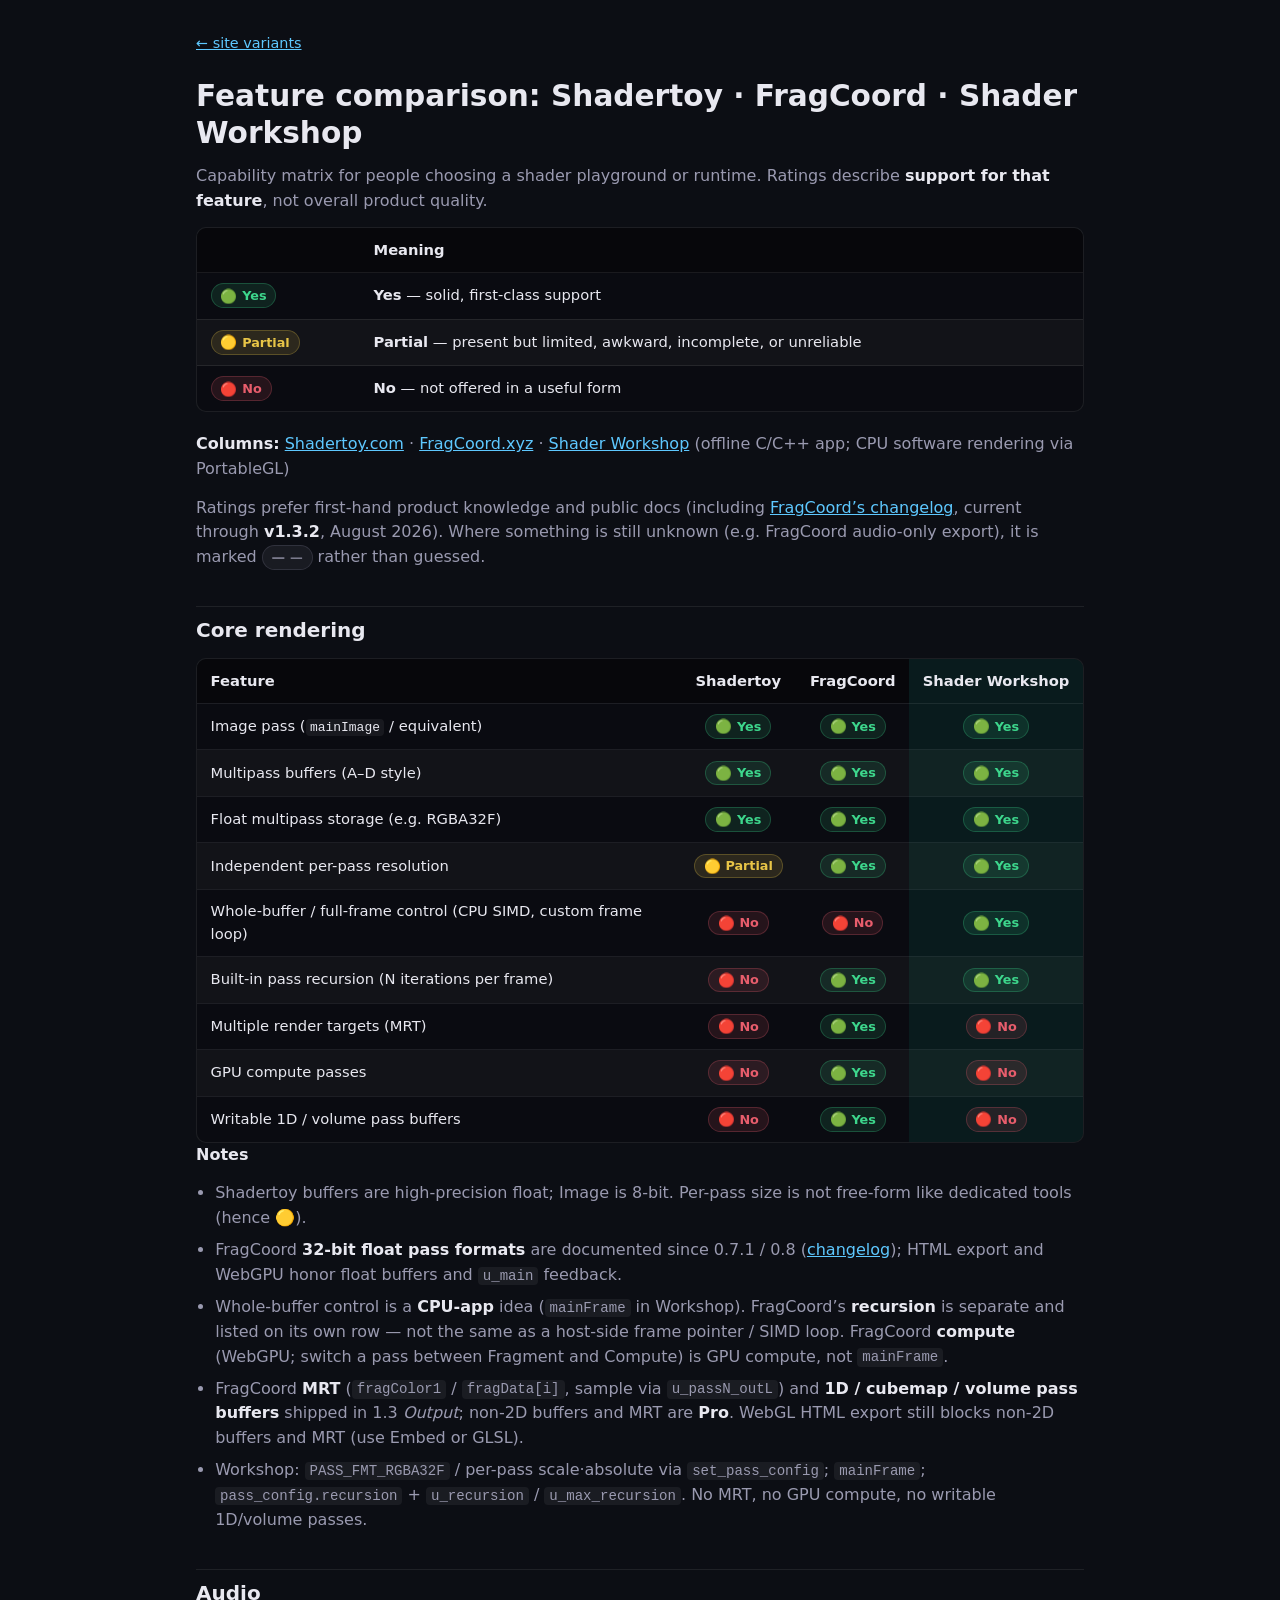
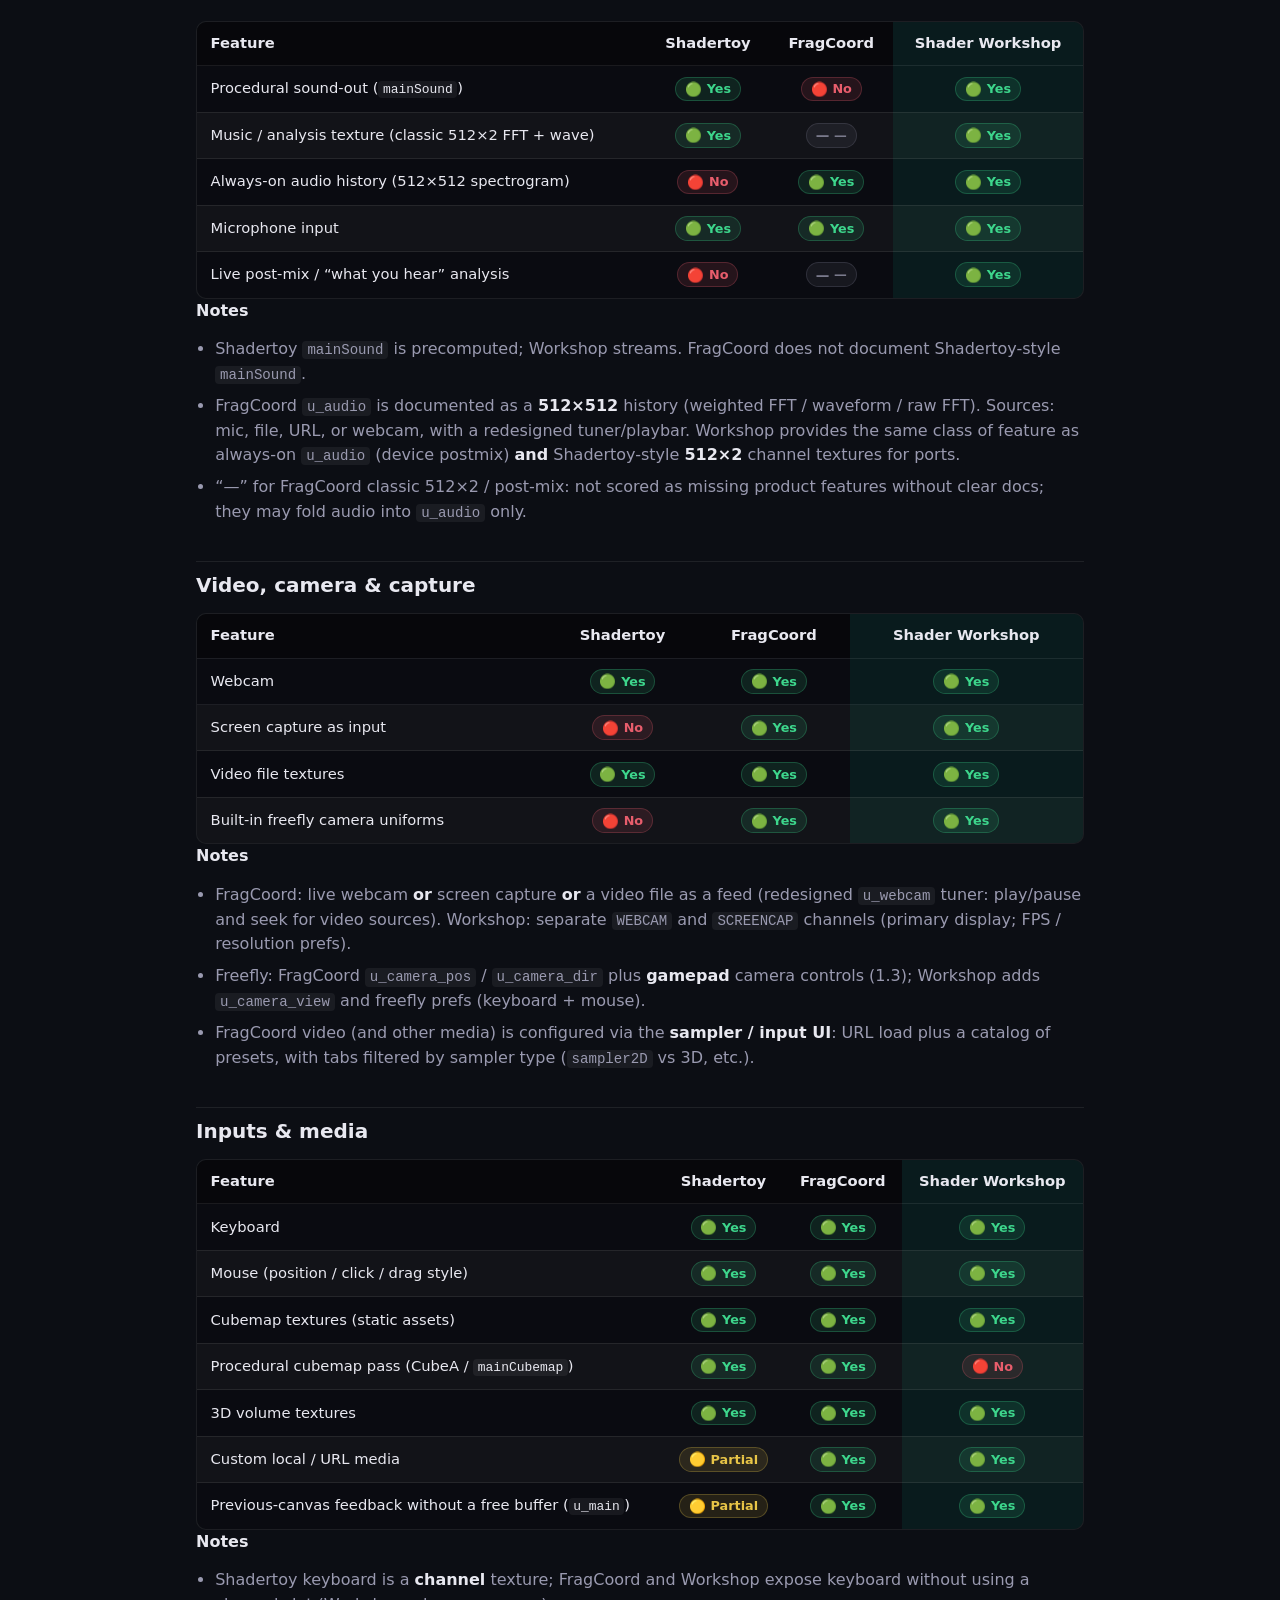
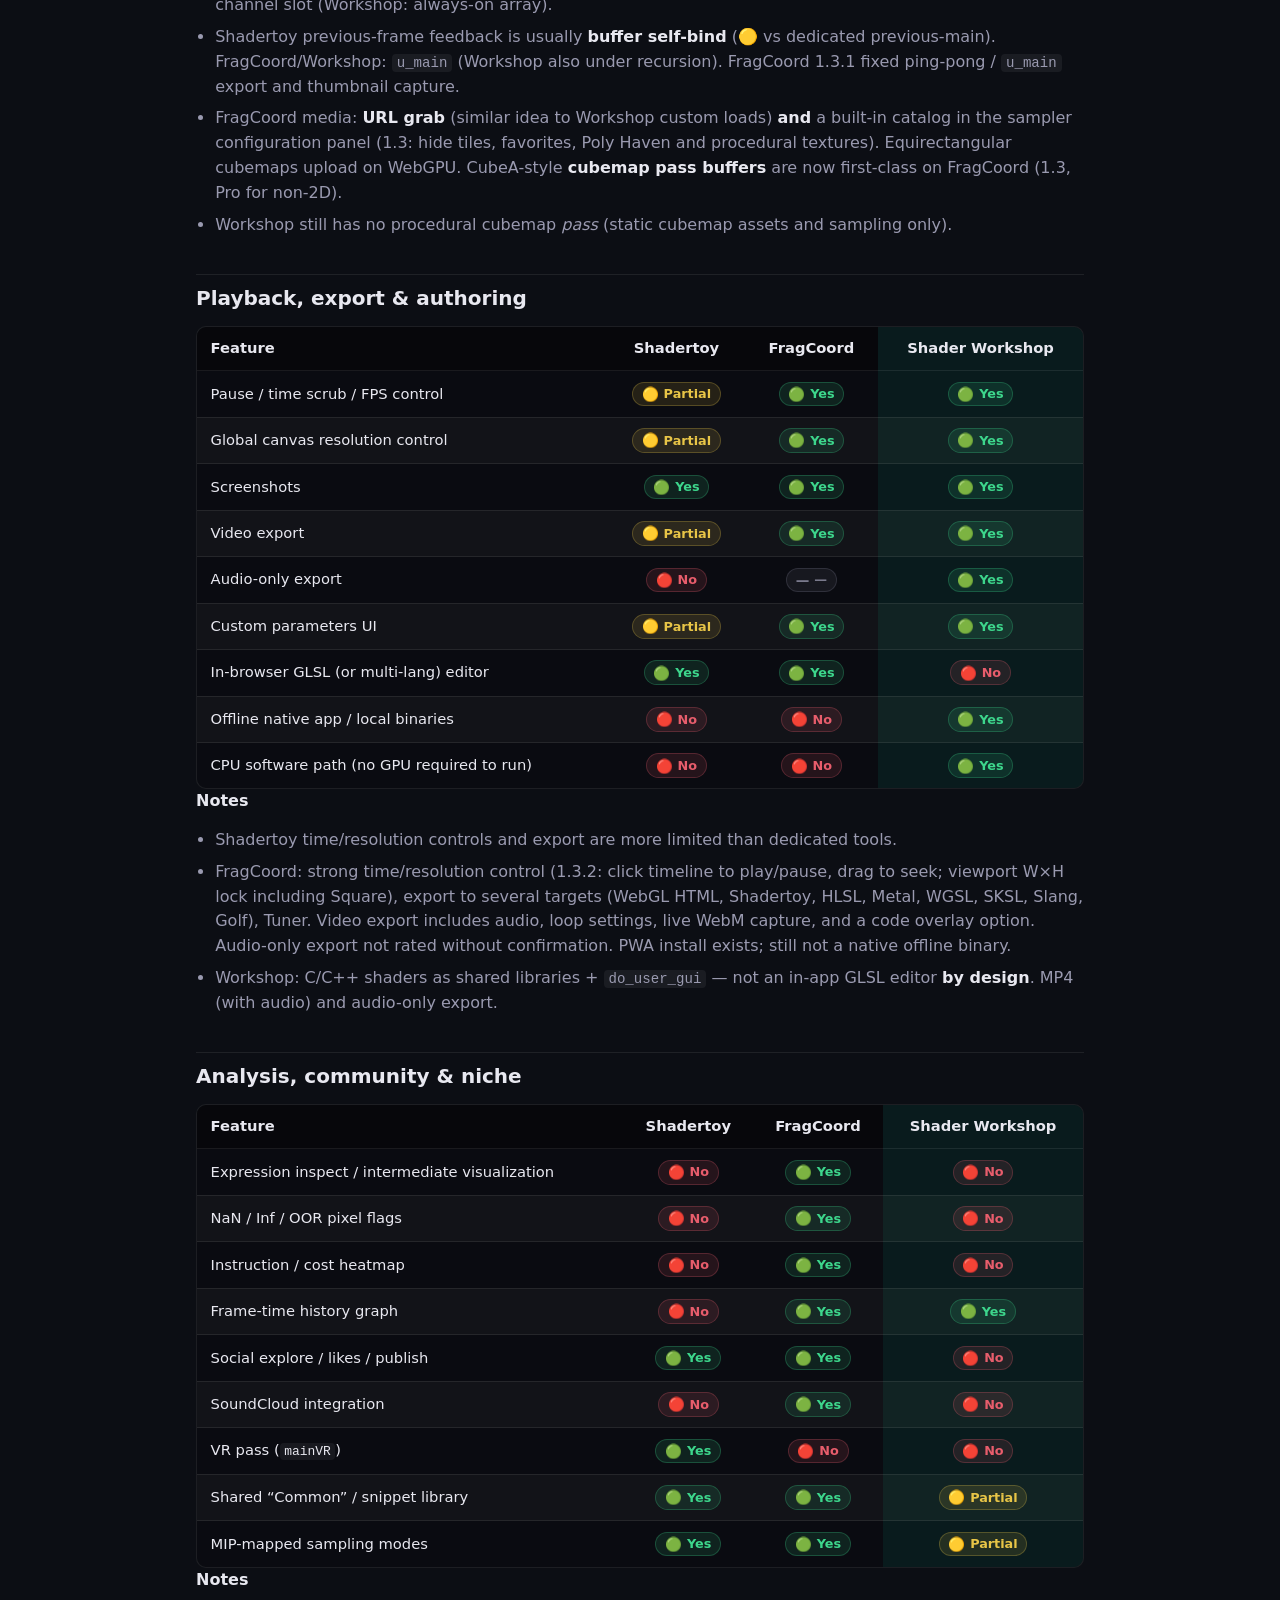
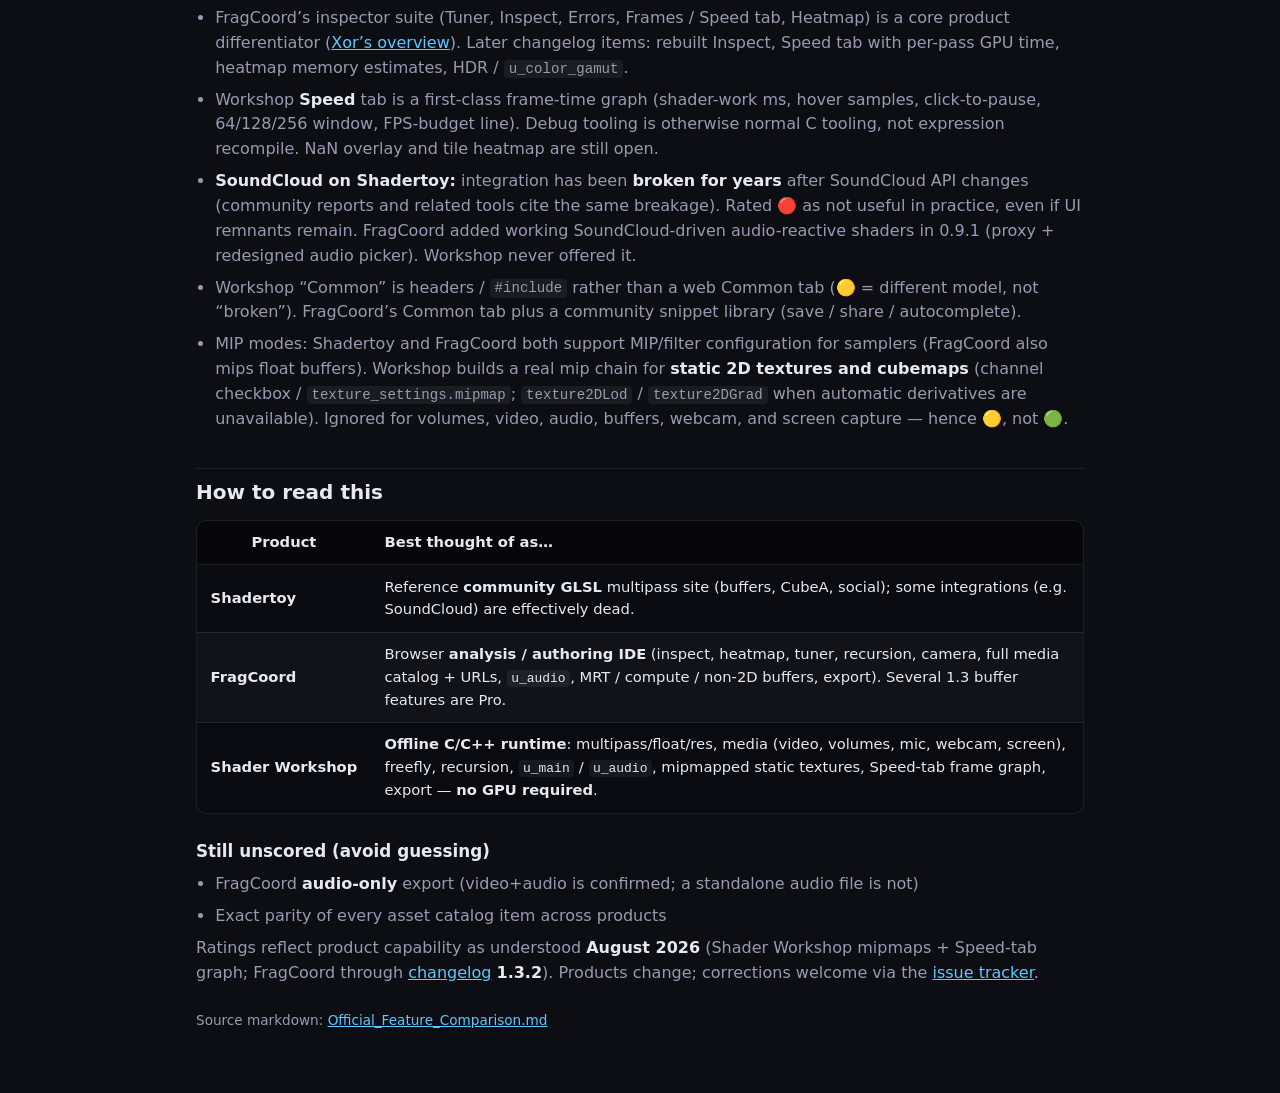
==== shared/Official_Feature_Comparison.html @ 4f1567dc "Update Youtube links, Common row in comparison, and add detailed comparison page" ====
<!DOCTYPE html>
<html lang="en">
<head>
  <meta charset="utf-8" />
  <meta name="viewport" content="width=device-width, initial-scale=1" />
  <title>Feature comparison — Shadertoy · FragCoord · Shader Workshop</title>
  <meta name="description" content="Capability matrix for Shadertoy, FragCoord, and Shader Workshop. Ratings describe support for each feature, not overall product quality." />
  <link rel="stylesheet" href="comparison.css" />
  <style>
    :root {
      --page-bg: #0c0e14;
      --page-text: #e8e8f0;
      --page-muted: #9a9ab0;
      --page-link: #5ec8ff;
      --page-rule: rgba(255, 255, 255, 0.08);
    }
    * { box-sizing: border-box; }
    html, body {
      margin: 0;
      background: var(--page-bg);
      color: var(--page-text);
      font-family: Inter, ui-sans-serif, system-ui, -apple-system, Segoe UI, Roboto, sans-serif;
      line-height: 1.55;
    }
    .doc {
      max-width: 58rem;
      margin: 0 auto;
      padding: 2rem 1.25rem 4rem;
    }
    .doc-nav {
      margin-bottom: 1.5rem;
      font-size: 0.9rem;
    }
    .doc-nav a { color: var(--page-link); }
    h1 {
      font-size: 1.85rem;
      line-height: 1.25;
      margin: 0 0 0.75rem;
    }
    h2 {
      font-size: 1.25rem;
      margin: 2.25rem 0 0.75rem;
      padding-top: 0.5rem;
      border-top: 1px solid var(--page-rule);
    }
    h3 {
      font-size: 1.05rem;
      margin: 1.5rem 0 0.5rem;
    }
    p, li { color: var(--page-muted); }
    p { margin: 0 0 0.85rem; }
    a { color: var(--page-link); }
    strong { color: var(--page-text); }
    code {
      font-family: ui-monospace, "Cascadia Code", "SF Mono", Menlo, monospace;
      font-size: 0.88em;
      background: rgba(255, 255, 255, 0.06);
      padding: 0.08em 0.35em;
      border-radius: 4px;
    }
    .notes {
      margin: 0 0 0.5rem;
      padding-left: 1.2rem;
    }
    .notes li { margin-bottom: 0.45rem; }
    .cmp-table.cmp-legend-table,
    .cmp-table.cmp-read-table {
      min-width: 0;
    }
    .cmp-table.cmp-legend-table td:first-child,
    .cmp-table.cmp-read-table td:first-child {
      text-align: left;
      white-space: nowrap;
    }
    .cmp-table.cmp-read-table td:last-child {
      text-align: left;
    }
    .cmp-table.cmp-read-table {
      min-width: 0;
    }
  </style>
</head>
<body>
  <article class="doc cmp-root">
    <p class="doc-nav"><a href="../index.html">← site variants</a></p>
 
    <h1>Feature comparison: Shadertoy · FragCoord · Shader Workshop</h1>
    <p>
      Capability matrix for people choosing a shader playground or runtime.
      Ratings describe <strong>support for that feature</strong>, not overall product quality.
    </p>
 
    <div class="cmp-table-wrap">
      <table class="cmp-table cmp-legend-table">
        <thead>
          <tr>
            <th></th>
            <th class="cmp-feature-col">Meaning</th>
          </tr>
        </thead>
        <tbody>
          <tr>
            <td><span class="cmp-badge cmp-yes"><span class="cmp-emoji">🟢</span><span class="cmp-label">Yes</span></span></td>
            <td class="cmp-feature"><strong>Yes</strong> — solid, first-class support</td>
          </tr>
          <tr>
            <td><span class="cmp-badge cmp-partial"><span class="cmp-emoji">🟡</span><span class="cmp-label">Partial</span></span></td>
            <td class="cmp-feature"><strong>Partial</strong> — present but limited, awkward, incomplete, or unreliable</td>
          </tr>
          <tr>
            <td><span class="cmp-badge cmp-no"><span class="cmp-emoji">🔴</span><span class="cmp-label">No</span></span></td>
            <td class="cmp-feature"><strong>No</strong> — not offered in a useful form</td>
          </tr>
        </tbody>
      </table>
    </div>
 
    <p style="margin-top:1.25rem">
      <strong>Columns:</strong>
      <a href="https://www.shadertoy.com" target="_blank" rel="noopener">Shadertoy.com</a> ·
      <a href="https://fragcoord.xyz" target="_blank" rel="noopener">FragCoord.xyz</a> ·
      <a href="https://shaderworkshop.com">Shader Workshop</a>
      (offline C/C++ app; CPU software rendering via PortableGL)
    </p>
    <p>
      Ratings prefer first-hand product knowledge and public docs
      (including <a href="https://fragcoord.xyz/changelog" target="_blank" rel="noopener">FragCoord’s changelog</a>,
      current through <strong>v1.3.2</strong>, August 2026).
      Where something is still unknown (e.g. FragCoord audio-only export), it is marked
      <span class="cmp-badge cmp-unknown"><span class="cmp-emoji">—</span><span class="cmp-label">—</span></span>
      rather than guessed.
    </p>
 
    <h2>Core rendering</h2>
    <div class="cmp-table-wrap">
      <table class="cmp-table">
        <thead>
          <tr>
            <th class="cmp-feature-col">Feature</th>
            <th>Shadertoy</th>
            <th>FragCoord</th>
            <th class="cmp-highlight-col">Shader Workshop</th>
          </tr>
        </thead>
        <tbody>
          <tr>
            <td class="cmp-feature">Image pass (<code>mainImage</code> / equivalent)</td>
            <td><span class="cmp-badge cmp-yes"><span class="cmp-emoji">🟢</span><span class="cmp-label">Yes</span></span></td>
            <td><span class="cmp-badge cmp-yes"><span class="cmp-emoji">🟢</span><span class="cmp-label">Yes</span></span></td>
            <td class="cmp-highlight-col"><span class="cmp-badge cmp-yes"><span class="cmp-emoji">🟢</span><span class="cmp-label">Yes</span></span></td>
          </tr>
          <tr>
            <td class="cmp-feature">Multipass buffers (A–D style)</td>
            <td><span class="cmp-badge cmp-yes"><span class="cmp-emoji">🟢</span><span class="cmp-label">Yes</span></span></td>
            <td><span class="cmp-badge cmp-yes"><span class="cmp-emoji">🟢</span><span class="cmp-label">Yes</span></span></td>
            <td class="cmp-highlight-col"><span class="cmp-badge cmp-yes"><span class="cmp-emoji">🟢</span><span class="cmp-label">Yes</span></span></td>
          </tr>
          <tr>
            <td class="cmp-feature">Float multipass storage (e.g. RGBA32F)</td>
            <td><span class="cmp-badge cmp-yes"><span class="cmp-emoji">🟢</span><span class="cmp-label">Yes</span></span></td>
            <td><span class="cmp-badge cmp-yes"><span class="cmp-emoji">🟢</span><span class="cmp-label">Yes</span></span></td>
            <td class="cmp-highlight-col"><span class="cmp-badge cmp-yes"><span class="cmp-emoji">🟢</span><span class="cmp-label">Yes</span></span></td>
          </tr>
          <tr>
            <td class="cmp-feature">Independent per-pass resolution</td>
            <td><span class="cmp-badge cmp-partial"><span class="cmp-emoji">🟡</span><span class="cmp-label">Partial</span></span></td>
            <td><span class="cmp-badge cmp-yes"><span class="cmp-emoji">🟢</span><span class="cmp-label">Yes</span></span></td>
            <td class="cmp-highlight-col"><span class="cmp-badge cmp-yes"><span class="cmp-emoji">🟢</span><span class="cmp-label">Yes</span></span></td>
          </tr>
          <tr>
            <td class="cmp-feature">Whole-buffer / full-frame control (CPU SIMD, custom frame loop)</td>
            <td><span class="cmp-badge cmp-no"><span class="cmp-emoji">🔴</span><span class="cmp-label">No</span></span></td>
            <td><span class="cmp-badge cmp-no"><span class="cmp-emoji">🔴</span><span class="cmp-label">No</span></span></td>
            <td class="cmp-highlight-col"><span class="cmp-badge cmp-yes"><span class="cmp-emoji">🟢</span><span class="cmp-label">Yes</span></span></td>
          </tr>
          <tr>
            <td class="cmp-feature">Built-in pass recursion (N iterations per frame)</td>
            <td><span class="cmp-badge cmp-no"><span class="cmp-emoji">🔴</span><span class="cmp-label">No</span></span></td>
            <td><span class="cmp-badge cmp-yes"><span class="cmp-emoji">🟢</span><span class="cmp-label">Yes</span></span></td>
            <td class="cmp-highlight-col"><span class="cmp-badge cmp-yes"><span class="cmp-emoji">🟢</span><span class="cmp-label">Yes</span></span></td>
          </tr>
          <tr>
            <td class="cmp-feature">Multiple render targets (MRT)</td>
            <td><span class="cmp-badge cmp-no"><span class="cmp-emoji">🔴</span><span class="cmp-label">No</span></span></td>
            <td><span class="cmp-badge cmp-yes"><span class="cmp-emoji">🟢</span><span class="cmp-label">Yes</span></span></td>
            <td class="cmp-highlight-col"><span class="cmp-badge cmp-no"><span class="cmp-emoji">🔴</span><span class="cmp-label">No</span></span></td>
          </tr>
          <tr>
            <td class="cmp-feature">GPU compute passes</td>
            <td><span class="cmp-badge cmp-no"><span class="cmp-emoji">🔴</span><span class="cmp-label">No</span></span></td>
            <td><span class="cmp-badge cmp-yes"><span class="cmp-emoji">🟢</span><span class="cmp-label">Yes</span></span></td>
            <td class="cmp-highlight-col"><span class="cmp-badge cmp-no"><span class="cmp-emoji">🔴</span><span class="cmp-label">No</span></span></td>
          </tr>
          <tr>
            <td class="cmp-feature">Writable 1D / volume pass buffers</td>
            <td><span class="cmp-badge cmp-no"><span class="cmp-emoji">🔴</span><span class="cmp-label">No</span></span></td>
            <td><span class="cmp-badge cmp-yes"><span class="cmp-emoji">🟢</span><span class="cmp-label">Yes</span></span></td>
            <td class="cmp-highlight-col"><span class="cmp-badge cmp-no"><span class="cmp-emoji">🔴</span><span class="cmp-label">No</span></span></td>
          </tr>
        </tbody>
      </table>
    </div>
    <p><strong>Notes</strong></p>
    <ul class="notes">
      <li>Shadertoy buffers are high-precision float; Image is 8-bit. Per-pass size is not free-form like dedicated tools (hence 🟡).</li>
      <li>FragCoord <strong>32-bit float pass formats</strong> are documented since 0.7.1 / 0.8 (<a href="https://fragcoord.xyz/changelog" target="_blank" rel="noopener">changelog</a>); HTML export and WebGPU honor float buffers and <code>u_main</code> feedback.</li>
      <li>Whole-buffer control is a <strong>CPU-app</strong> idea (<code>mainFrame</code> in Workshop). FragCoord’s <strong>recursion</strong> is separate and listed on its own row — not the same as a host-side frame pointer / SIMD loop. FragCoord <strong>compute</strong> (WebGPU; switch a pass between Fragment and Compute) is GPU compute, not <code>mainFrame</code>.</li>
      <li>FragCoord <strong>MRT</strong> (<code>fragColor1</code> / <code>fragData[i]</code>, sample via <code>u_passN_outL</code>) and <strong>1D / cubemap / volume pass buffers</strong> shipped in 1.3 <em>Output</em>; non-2D buffers and MRT are <strong>Pro</strong>. WebGL HTML export still blocks non-2D buffers and MRT (use Embed or GLSL).</li>
      <li>Workshop: <code>PASS_FMT_RGBA32F</code> / per-pass scale·absolute via <code>set_pass_config</code>; <code>mainFrame</code>; <code>pass_config.recursion</code> + <code>u_recursion</code> / <code>u_max_recursion</code>. No MRT, no GPU compute, no writable 1D/volume passes.</li>
    </ul>
 
    <h2>Audio</h2>
    <div class="cmp-table-wrap">
      <table class="cmp-table">
        <thead>
          <tr>
            <th class="cmp-feature-col">Feature</th>
            <th>Shadertoy</th>
            <th>FragCoord</th>
            <th class="cmp-highlight-col">Shader Workshop</th>
          </tr>
        </thead>
        <tbody>
          <tr>
            <td class="cmp-feature">Procedural sound-out (<code>mainSound</code>)</td>
            <td><span class="cmp-badge cmp-yes"><span class="cmp-emoji">🟢</span><span class="cmp-label">Yes</span></span></td>
            <td><span class="cmp-badge cmp-no"><span class="cmp-emoji">🔴</span><span class="cmp-label">No</span></span></td>
            <td class="cmp-highlight-col"><span class="cmp-badge cmp-yes"><span class="cmp-emoji">🟢</span><span class="cmp-label">Yes</span></span></td>
          </tr>
          <tr>
            <td class="cmp-feature">Music / analysis texture (classic 512×2 FFT + wave)</td>
            <td><span class="cmp-badge cmp-yes"><span class="cmp-emoji">🟢</span><span class="cmp-label">Yes</span></span></td>
            <td><span class="cmp-badge cmp-unknown"><span class="cmp-emoji">—</span><span class="cmp-label">—</span></span></td>
            <td class="cmp-highlight-col"><span class="cmp-badge cmp-yes"><span class="cmp-emoji">🟢</span><span class="cmp-label">Yes</span></span></td>
          </tr>
          <tr>
            <td class="cmp-feature">Always-on audio history (512×512 spectrogram)</td>
            <td><span class="cmp-badge cmp-no"><span class="cmp-emoji">🔴</span><span class="cmp-label">No</span></span></td>
            <td><span class="cmp-badge cmp-yes"><span class="cmp-emoji">🟢</span><span class="cmp-label">Yes</span></span></td>
            <td class="cmp-highlight-col"><span class="cmp-badge cmp-yes"><span class="cmp-emoji">🟢</span><span class="cmp-label">Yes</span></span></td>
          </tr>
          <tr>
            <td class="cmp-feature">Microphone input</td>
            <td><span class="cmp-badge cmp-yes"><span class="cmp-emoji">🟢</span><span class="cmp-label">Yes</span></span></td>
            <td><span class="cmp-badge cmp-yes"><span class="cmp-emoji">🟢</span><span class="cmp-label">Yes</span></span></td>
            <td class="cmp-highlight-col"><span class="cmp-badge cmp-yes"><span class="cmp-emoji">🟢</span><span class="cmp-label">Yes</span></span></td>
          </tr>
          <tr>
            <td class="cmp-feature">Live post-mix / “what you hear” analysis</td>
            <td><span class="cmp-badge cmp-no"><span class="cmp-emoji">🔴</span><span class="cmp-label">No</span></span></td>
            <td><span class="cmp-badge cmp-unknown"><span class="cmp-emoji">—</span><span class="cmp-label">—</span></span></td>
            <td class="cmp-highlight-col"><span class="cmp-badge cmp-yes"><span class="cmp-emoji">🟢</span><span class="cmp-label">Yes</span></span></td>
          </tr>
        </tbody>
      </table>
    </div>
    <p><strong>Notes</strong></p>
    <ul class="notes">
      <li>Shadertoy <code>mainSound</code> is precomputed; Workshop streams. FragCoord does not document Shadertoy-style <code>mainSound</code>.</li>
      <li>FragCoord <code>u_audio</code> is documented as a <strong>512×512</strong> history (weighted FFT / waveform / raw FFT). Sources: mic, file, URL, or webcam, with a redesigned tuner/playbar. Workshop provides the same class of feature as always-on <code>u_audio</code> (device postmix) <strong>and</strong> Shadertoy-style <strong>512×2</strong> channel textures for ports.</li>
      <li>“—” for FragCoord classic 512×2 / post-mix: not scored as missing product features without clear docs; they may fold audio into <code>u_audio</code> only.</li>
    </ul>
 
    <h2>Video, camera &amp; capture</h2>
    <div class="cmp-table-wrap">
      <table class="cmp-table">
        <thead>
          <tr>
            <th class="cmp-feature-col">Feature</th>
            <th>Shadertoy</th>
            <th>FragCoord</th>
            <th class="cmp-highlight-col">Shader Workshop</th>
          </tr>
        </thead>
        <tbody>
          <tr>
            <td class="cmp-feature">Webcam</td>
            <td><span class="cmp-badge cmp-yes"><span class="cmp-emoji">🟢</span><span class="cmp-label">Yes</span></span></td>
            <td><span class="cmp-badge cmp-yes"><span class="cmp-emoji">🟢</span><span class="cmp-label">Yes</span></span></td>
            <td class="cmp-highlight-col"><span class="cmp-badge cmp-yes"><span class="cmp-emoji">🟢</span><span class="cmp-label">Yes</span></span></td>
          </tr>
          <tr>
            <td class="cmp-feature">Screen capture as input</td>
            <td><span class="cmp-badge cmp-no"><span class="cmp-emoji">🔴</span><span class="cmp-label">No</span></span></td>
            <td><span class="cmp-badge cmp-yes"><span class="cmp-emoji">🟢</span><span class="cmp-label">Yes</span></span></td>
            <td class="cmp-highlight-col"><span class="cmp-badge cmp-yes"><span class="cmp-emoji">🟢</span><span class="cmp-label">Yes</span></span></td>
          </tr>
          <tr>
            <td class="cmp-feature">Video file textures</td>
            <td><span class="cmp-badge cmp-yes"><span class="cmp-emoji">🟢</span><span class="cmp-label">Yes</span></span></td>
            <td><span class="cmp-badge cmp-yes"><span class="cmp-emoji">🟢</span><span class="cmp-label">Yes</span></span></td>
            <td class="cmp-highlight-col"><span class="cmp-badge cmp-yes"><span class="cmp-emoji">🟢</span><span class="cmp-label">Yes</span></span></td>
          </tr>
          <tr>
            <td class="cmp-feature">Built-in freefly camera uniforms</td>
            <td><span class="cmp-badge cmp-no"><span class="cmp-emoji">🔴</span><span class="cmp-label">No</span></span></td>
            <td><span class="cmp-badge cmp-yes"><span class="cmp-emoji">🟢</span><span class="cmp-label">Yes</span></span></td>
            <td class="cmp-highlight-col"><span class="cmp-badge cmp-yes"><span class="cmp-emoji">🟢</span><span class="cmp-label">Yes</span></span></td>
          </tr>
        </tbody>
      </table>
    </div>
    <p><strong>Notes</strong></p>
    <ul class="notes">
      <li>FragCoord: live webcam <strong>or</strong> screen capture <strong>or</strong> a video file as a feed (redesigned <code>u_webcam</code> tuner: play/pause and seek for video sources). Workshop: separate <code>WEBCAM</code> and <code>SCREENCAP</code> channels (primary display; FPS / resolution prefs).</li>
      <li>Freefly: FragCoord <code>u_camera_pos</code> / <code>u_camera_dir</code> plus <strong>gamepad</strong> camera controls (1.3); Workshop adds <code>u_camera_view</code> and freefly prefs (keyboard + mouse).</li>
      <li>FragCoord video (and other media) is configured via the <strong>sampler / input UI</strong>: URL load plus a catalog of presets, with tabs filtered by sampler type (<code>sampler2D</code> vs 3D, etc.).</li>
    </ul>
 
    <h2>Inputs &amp; media</h2>
    <div class="cmp-table-wrap">
      <table class="cmp-table">
        <thead>
          <tr>
            <th class="cmp-feature-col">Feature</th>
            <th>Shadertoy</th>
            <th>FragCoord</th>
            <th class="cmp-highlight-col">Shader Workshop</th>
          </tr>
        </thead>
        <tbody>
          <tr>
            <td class="cmp-feature">Keyboard</td>
            <td><span class="cmp-badge cmp-yes"><span class="cmp-emoji">🟢</span><span class="cmp-label">Yes</span></span></td>
            <td><span class="cmp-badge cmp-yes"><span class="cmp-emoji">🟢</span><span class="cmp-label">Yes</span></span></td>
            <td class="cmp-highlight-col"><span class="cmp-badge cmp-yes"><span class="cmp-emoji">🟢</span><span class="cmp-label">Yes</span></span></td>
          </tr>
          <tr>
            <td class="cmp-feature">Mouse (position / click / drag style)</td>
            <td><span class="cmp-badge cmp-yes"><span class="cmp-emoji">🟢</span><span class="cmp-label">Yes</span></span></td>
            <td><span class="cmp-badge cmp-yes"><span class="cmp-emoji">🟢</span><span class="cmp-label">Yes</span></span></td>
            <td class="cmp-highlight-col"><span class="cmp-badge cmp-yes"><span class="cmp-emoji">🟢</span><span class="cmp-label">Yes</span></span></td>
          </tr>
          <tr>
            <td class="cmp-feature">Cubemap textures (static assets)</td>
            <td><span class="cmp-badge cmp-yes"><span class="cmp-emoji">🟢</span><span class="cmp-label">Yes</span></span></td>
            <td><span class="cmp-badge cmp-yes"><span class="cmp-emoji">🟢</span><span class="cmp-label">Yes</span></span></td>
            <td class="cmp-highlight-col"><span class="cmp-badge cmp-yes"><span class="cmp-emoji">🟢</span><span class="cmp-label">Yes</span></span></td>
          </tr>
          <tr>
            <td class="cmp-feature">Procedural cubemap pass (CubeA / <code>mainCubemap</code>)</td>
            <td><span class="cmp-badge cmp-yes"><span class="cmp-emoji">🟢</span><span class="cmp-label">Yes</span></span></td>
            <td><span class="cmp-badge cmp-yes"><span class="cmp-emoji">🟢</span><span class="cmp-label">Yes</span></span></td>
            <td class="cmp-highlight-col"><span class="cmp-badge cmp-no"><span class="cmp-emoji">🔴</span><span class="cmp-label">No</span></span></td>
          </tr>
          <tr>
            <td class="cmp-feature">3D volume textures</td>
            <td><span class="cmp-badge cmp-yes"><span class="cmp-emoji">🟢</span><span class="cmp-label">Yes</span></span></td>
            <td><span class="cmp-badge cmp-yes"><span class="cmp-emoji">🟢</span><span class="cmp-label">Yes</span></span></td>
            <td class="cmp-highlight-col"><span class="cmp-badge cmp-yes"><span class="cmp-emoji">🟢</span><span class="cmp-label">Yes</span></span></td>
          </tr>
          <tr>
            <td class="cmp-feature">Custom local / URL media</td>
            <td><span class="cmp-badge cmp-partial"><span class="cmp-emoji">🟡</span><span class="cmp-label">Partial</span></span></td>
            <td><span class="cmp-badge cmp-yes"><span class="cmp-emoji">🟢</span><span class="cmp-label">Yes</span></span></td>
            <td class="cmp-highlight-col"><span class="cmp-badge cmp-yes"><span class="cmp-emoji">🟢</span><span class="cmp-label">Yes</span></span></td>
          </tr>
          <tr>
            <td class="cmp-feature">Previous-canvas feedback without a free buffer (<code>u_main</code>)</td>
            <td><span class="cmp-badge cmp-partial"><span class="cmp-emoji">🟡</span><span class="cmp-label">Partial</span></span></td>
            <td><span class="cmp-badge cmp-yes"><span class="cmp-emoji">🟢</span><span class="cmp-label">Yes</span></span></td>
            <td class="cmp-highlight-col"><span class="cmp-badge cmp-yes"><span class="cmp-emoji">🟢</span><span class="cmp-label">Yes</span></span></td>
          </tr>
        </tbody>
      </table>
    </div>
    <p><strong>Notes</strong></p>
    <ul class="notes">
      <li>Shadertoy keyboard is a <strong>channel</strong> texture; FragCoord and Workshop expose keyboard without using a channel slot (Workshop: always-on array).</li>
      <li>Shadertoy previous-frame feedback is usually <strong>buffer self-bind</strong> (🟡 vs dedicated previous-main). FragCoord/Workshop: <code>u_main</code> (Workshop also under recursion). FragCoord 1.3.1 fixed ping-pong / <code>u_main</code> export and thumbnail capture.</li>
      <li>FragCoord media: <strong>URL grab</strong> (similar idea to Workshop custom loads) <strong>and</strong> a built-in catalog in the sampler configuration panel (1.3: hide tiles, favorites, Poly Haven and procedural textures). Equirectangular cubemaps upload on WebGPU. CubeA-style <strong>cubemap pass buffers</strong> are now first-class on FragCoord (1.3, Pro for non-2D).</li>
      <li>Workshop still has no procedural cubemap <em>pass</em> (static cubemap assets and sampling only).</li>
    </ul>
 
    <h2>Playback, export &amp; authoring</h2>
    <div class="cmp-table-wrap">
      <table class="cmp-table">
        <thead>
          <tr>
            <th class="cmp-feature-col">Feature</th>
            <th>Shadertoy</th>
            <th>FragCoord</th>
            <th class="cmp-highlight-col">Shader Workshop</th>
          </tr>
        </thead>
        <tbody>
          <tr>
            <td class="cmp-feature">Pause / time scrub / FPS control</td>
            <td><span class="cmp-badge cmp-partial"><span class="cmp-emoji">🟡</span><span class="cmp-label">Partial</span></span></td>
            <td><span class="cmp-badge cmp-yes"><span class="cmp-emoji">🟢</span><span class="cmp-label">Yes</span></span></td>
            <td class="cmp-highlight-col"><span class="cmp-badge cmp-yes"><span class="cmp-emoji">🟢</span><span class="cmp-label">Yes</span></span></td>
          </tr>
          <tr>
            <td class="cmp-feature">Global canvas resolution control</td>
            <td><span class="cmp-badge cmp-partial"><span class="cmp-emoji">🟡</span><span class="cmp-label">Partial</span></span></td>
            <td><span class="cmp-badge cmp-yes"><span class="cmp-emoji">🟢</span><span class="cmp-label">Yes</span></span></td>
            <td class="cmp-highlight-col"><span class="cmp-badge cmp-yes"><span class="cmp-emoji">🟢</span><span class="cmp-label">Yes</span></span></td>
          </tr>
          <tr>
            <td class="cmp-feature">Screenshots</td>
            <td><span class="cmp-badge cmp-yes"><span class="cmp-emoji">🟢</span><span class="cmp-label">Yes</span></span></td>
            <td><span class="cmp-badge cmp-yes"><span class="cmp-emoji">🟢</span><span class="cmp-label">Yes</span></span></td>
            <td class="cmp-highlight-col"><span class="cmp-badge cmp-yes"><span class="cmp-emoji">🟢</span><span class="cmp-label">Yes</span></span></td>
          </tr>
          <tr>
            <td class="cmp-feature">Video export</td>
            <td><span class="cmp-badge cmp-partial"><span class="cmp-emoji">🟡</span><span class="cmp-label">Partial</span></span></td>
            <td><span class="cmp-badge cmp-yes"><span class="cmp-emoji">🟢</span><span class="cmp-label">Yes</span></span></td>
            <td class="cmp-highlight-col"><span class="cmp-badge cmp-yes"><span class="cmp-emoji">🟢</span><span class="cmp-label">Yes</span></span></td>
          </tr>
          <tr>
            <td class="cmp-feature">Audio-only export</td>
            <td><span class="cmp-badge cmp-no"><span class="cmp-emoji">🔴</span><span class="cmp-label">No</span></span></td>
            <td><span class="cmp-badge cmp-unknown"><span class="cmp-emoji">—</span><span class="cmp-label">—</span></span></td>
            <td class="cmp-highlight-col"><span class="cmp-badge cmp-yes"><span class="cmp-emoji">🟢</span><span class="cmp-label">Yes</span></span></td>
          </tr>
          <tr>
            <td class="cmp-feature">Custom parameters UI</td>
            <td><span class="cmp-badge cmp-partial"><span class="cmp-emoji">🟡</span><span class="cmp-label">Partial</span></span></td>
            <td><span class="cmp-badge cmp-yes"><span class="cmp-emoji">🟢</span><span class="cmp-label">Yes</span></span></td>
            <td class="cmp-highlight-col"><span class="cmp-badge cmp-yes"><span class="cmp-emoji">🟢</span><span class="cmp-label">Yes</span></span></td>
          </tr>
          <tr>
            <td class="cmp-feature">In-browser GLSL (or multi-lang) editor</td>
            <td><span class="cmp-badge cmp-yes"><span class="cmp-emoji">🟢</span><span class="cmp-label">Yes</span></span></td>
            <td><span class="cmp-badge cmp-yes"><span class="cmp-emoji">🟢</span><span class="cmp-label">Yes</span></span></td>
            <td class="cmp-highlight-col"><span class="cmp-badge cmp-no"><span class="cmp-emoji">🔴</span><span class="cmp-label">No</span></span></td>
          </tr>
          <tr>
            <td class="cmp-feature">Offline native app / local binaries</td>
            <td><span class="cmp-badge cmp-no"><span class="cmp-emoji">🔴</span><span class="cmp-label">No</span></span></td>
            <td><span class="cmp-badge cmp-no"><span class="cmp-emoji">🔴</span><span class="cmp-label">No</span></span></td>
            <td class="cmp-highlight-col"><span class="cmp-badge cmp-yes"><span class="cmp-emoji">🟢</span><span class="cmp-label">Yes</span></span></td>
          </tr>
          <tr>
            <td class="cmp-feature">CPU software path (no GPU required to run)</td>
            <td><span class="cmp-badge cmp-no"><span class="cmp-emoji">🔴</span><span class="cmp-label">No</span></span></td>
            <td><span class="cmp-badge cmp-no"><span class="cmp-emoji">🔴</span><span class="cmp-label">No</span></span></td>
            <td class="cmp-highlight-col"><span class="cmp-badge cmp-yes"><span class="cmp-emoji">🟢</span><span class="cmp-label">Yes</span></span></td>
          </tr>
        </tbody>
      </table>
    </div>
    <p><strong>Notes</strong></p>
    <ul class="notes">
      <li>Shadertoy time/resolution controls and export are more limited than dedicated tools.</li>
      <li>FragCoord: strong time/resolution control (1.3.2: click timeline to play/pause, drag to seek; viewport W×H lock including Square), export to several targets (WebGL HTML, Shadertoy, HLSL, Metal, WGSL, SKSL, Slang, Golf), Tuner. Video export includes audio, loop settings, live WebM capture, and a code overlay option. Audio-only export not rated without confirmation. PWA install exists; still not a native offline binary.</li>
      <li>Workshop: C/C++ shaders as shared libraries + <code>do_user_gui</code> — not an in-app GLSL editor <strong>by design</strong>. MP4 (with audio) and audio-only export.</li>
    </ul>
 
    <h2>Analysis, community &amp; niche</h2>
    <div class="cmp-table-wrap">
      <table class="cmp-table">
        <thead>
          <tr>
            <th class="cmp-feature-col">Feature</th>
            <th>Shadertoy</th>
            <th>FragCoord</th>
            <th class="cmp-highlight-col">Shader Workshop</th>
          </tr>
        </thead>
        <tbody>
          <tr>
            <td class="cmp-feature">Expression inspect / intermediate visualization</td>
            <td><span class="cmp-badge cmp-no"><span class="cmp-emoji">🔴</span><span class="cmp-label">No</span></span></td>
            <td><span class="cmp-badge cmp-yes"><span class="cmp-emoji">🟢</span><span class="cmp-label">Yes</span></span></td>
            <td class="cmp-highlight-col"><span class="cmp-badge cmp-no"><span class="cmp-emoji">🔴</span><span class="cmp-label">No</span></span></td>
          </tr>
          <tr>
            <td class="cmp-feature">NaN / Inf / OOR pixel flags</td>
            <td><span class="cmp-badge cmp-no"><span class="cmp-emoji">🔴</span><span class="cmp-label">No</span></span></td>
            <td><span class="cmp-badge cmp-yes"><span class="cmp-emoji">🟢</span><span class="cmp-label">Yes</span></span></td>
            <td class="cmp-highlight-col"><span class="cmp-badge cmp-no"><span class="cmp-emoji">🔴</span><span class="cmp-label">No</span></span></td>
          </tr>
          <tr>
            <td class="cmp-feature">Instruction / cost heatmap</td>
            <td><span class="cmp-badge cmp-no"><span class="cmp-emoji">🔴</span><span class="cmp-label">No</span></span></td>
            <td><span class="cmp-badge cmp-yes"><span class="cmp-emoji">🟢</span><span class="cmp-label">Yes</span></span></td>
            <td class="cmp-highlight-col"><span class="cmp-badge cmp-no"><span class="cmp-emoji">🔴</span><span class="cmp-label">No</span></span></td>
          </tr>
          <tr>
            <td class="cmp-feature">Frame-time history graph</td>
            <td><span class="cmp-badge cmp-no"><span class="cmp-emoji">🔴</span><span class="cmp-label">No</span></span></td>
            <td><span class="cmp-badge cmp-yes"><span class="cmp-emoji">🟢</span><span class="cmp-label">Yes</span></span></td>
            <td class="cmp-highlight-col"><span class="cmp-badge cmp-yes"><span class="cmp-emoji">🟢</span><span class="cmp-label">Yes</span></span></td>
          </tr>
          <tr>
            <td class="cmp-feature">Social explore / likes / publish</td>
            <td><span class="cmp-badge cmp-yes"><span class="cmp-emoji">🟢</span><span class="cmp-label">Yes</span></span></td>
            <td><span class="cmp-badge cmp-yes"><span class="cmp-emoji">🟢</span><span class="cmp-label">Yes</span></span></td>
            <td class="cmp-highlight-col"><span class="cmp-badge cmp-no"><span class="cmp-emoji">🔴</span><span class="cmp-label">No</span></span></td>
          </tr>
          <tr>
            <td class="cmp-feature">SoundCloud integration</td>
            <td><span class="cmp-badge cmp-no"><span class="cmp-emoji">🔴</span><span class="cmp-label">No</span></span></td>
            <td><span class="cmp-badge cmp-yes"><span class="cmp-emoji">🟢</span><span class="cmp-label">Yes</span></span></td>
            <td class="cmp-highlight-col"><span class="cmp-badge cmp-no"><span class="cmp-emoji">🔴</span><span class="cmp-label">No</span></span></td>
          </tr>
          <tr>
            <td class="cmp-feature">VR pass (<code>mainVR</code>)</td>
            <td><span class="cmp-badge cmp-yes"><span class="cmp-emoji">🟢</span><span class="cmp-label">Yes</span></span></td>
            <td><span class="cmp-badge cmp-no"><span class="cmp-emoji">🔴</span><span class="cmp-label">No</span></span></td>
            <td class="cmp-highlight-col"><span class="cmp-badge cmp-no"><span class="cmp-emoji">🔴</span><span class="cmp-label">No</span></span></td>
          </tr>
          <tr>
            <td class="cmp-feature">Shared “Common” / snippet library</td>
            <td><span class="cmp-badge cmp-yes"><span class="cmp-emoji">🟢</span><span class="cmp-label">Yes</span></span></td>
            <td><span class="cmp-badge cmp-yes"><span class="cmp-emoji">🟢</span><span class="cmp-label">Yes</span></span></td>
            <td class="cmp-highlight-col"><span class="cmp-badge cmp-partial"><span class="cmp-emoji">🟡</span><span class="cmp-label">Partial</span></span></td>
          </tr>
          <tr>
            <td class="cmp-feature">MIP-mapped sampling modes</td>
            <td><span class="cmp-badge cmp-yes"><span class="cmp-emoji">🟢</span><span class="cmp-label">Yes</span></span></td>
            <td><span class="cmp-badge cmp-yes"><span class="cmp-emoji">🟢</span><span class="cmp-label">Yes</span></span></td>
            <td class="cmp-highlight-col"><span class="cmp-badge cmp-partial"><span class="cmp-emoji">🟡</span><span class="cmp-label">Partial</span></span></td>
          </tr>
        </tbody>
      </table>
    </div>
    <p><strong>Notes</strong></p>
    <ul class="notes">
      <li>FragCoord’s inspector suite (Tuner, Inspect, Errors, Frames / Speed tab, Heatmap) is a core product differentiator (<a href="https://mini.gmshaders.com/p/fragcoord" target="_blank" rel="noopener">Xor’s overview</a>). Later changelog items: rebuilt Inspect, Speed tab with per-pass GPU time, heatmap memory estimates, HDR / <code>u_color_gamut</code>.</li>
      <li>Workshop <strong>Speed</strong> tab is a first-class frame-time graph (shader-work ms, hover samples, click-to-pause, 64/128/256 window, FPS-budget line). Debug tooling is otherwise normal C tooling, not expression recompile. NaN overlay and tile heatmap are still open.</li>
      <li><strong>SoundCloud on Shadertoy:</strong> integration has been <strong>broken for years</strong> after SoundCloud API changes (community reports and related tools cite the same breakage). Rated 🔴 as not useful in practice, even if UI remnants remain. FragCoord added working SoundCloud-driven audio-reactive shaders in 0.9.1 (proxy + redesigned audio picker). Workshop never offered it.</li>
      <li>Workshop “Common” is headers / <code>#include</code> rather than a web Common tab (🟡 = different model, not “broken”). FragCoord’s Common tab plus a community snippet library (save / share / autocomplete).</li>
      <li>MIP modes: Shadertoy and FragCoord both support MIP/filter configuration for samplers (FragCoord also mips float buffers). Workshop builds a real mip chain for <strong>static 2D textures and cubemaps</strong> (channel checkbox / <code>texture_settings.mipmap</code>; <code>texture2DLod</code> / <code>texture2DGrad</code> when automatic derivatives are unavailable). Ignored for volumes, video, audio, buffers, webcam, and screen capture — hence 🟡, not 🟢.</li>
    </ul>
 
    <h2>How to read this</h2>
    <div class="cmp-table-wrap">
      <table class="cmp-table cmp-read-table">
        <thead>
          <tr>
            <th>Product</th>
            <th class="cmp-feature-col">Best thought of as…</th>
          </tr>
        </thead>
        <tbody>
          <tr>
            <td><strong>Shadertoy</strong></td>
            <td class="cmp-feature">Reference <strong>community GLSL</strong> multipass site (buffers, CubeA, social); some integrations (e.g. SoundCloud) are effectively dead.</td>
          </tr>
          <tr>
            <td><strong>FragCoord</strong></td>
            <td class="cmp-feature">Browser <strong>analysis / authoring IDE</strong> (inspect, heatmap, tuner, recursion, camera, full media catalog + URLs, <code>u_audio</code>, MRT / compute / non-2D buffers, export). Several 1.3 buffer features are Pro.</td>
          </tr>
          <tr>
            <td><strong>Shader Workshop</strong></td>
            <td class="cmp-feature"><strong>Offline C/C++ runtime</strong>: multipass/float/res, media (video, volumes, mic, webcam, screen), freefly, recursion, <code>u_main</code> / <code>u_audio</code>, mipmapped static textures, Speed-tab frame graph, export — <strong>no GPU required</strong>.</td>
          </tr>
        </tbody>
      </table>
    </div>
 
    <h3>Still unscored (avoid guessing)</h3>
    <ul class="notes">
      <li>FragCoord <strong>audio-only</strong> export (video+audio is confirmed; a standalone audio file is not)</li>
      <li>Exact parity of every asset catalog item across products</li>
    </ul>
    <p>
      Ratings reflect product capability as understood <strong>August 2026</strong>
      (Shader Workshop mipmaps + Speed-tab graph; FragCoord through
      <a href="https://fragcoord.xyz/changelog" target="_blank" rel="noopener">changelog</a> <strong>1.3.2</strong>).
      Products change; corrections welcome via the
      <a href="https://github.com/rswinkle/shader_workshop_tracker" target="_blank" rel="noopener">issue tracker</a>.
    </p>
    <p class="cmp-footnote">
      Source markdown:
      <a href="../Official_Feature_Comparison.md">Official_Feature_Comparison.md</a>
    </p>
  </article>
</body>
</html>
---- shared/comparison.css ----
/* Shared feature-comparison table styles (dark-theme friendly) */

.cmp-root {
  --cmp-yes: #3dd68c;
  --cmp-partial: #e8c547;
  --cmp-no: #e85d6c;
  --cmp-unknown: #7a7a8c;
  --cmp-border: rgba(255, 255, 255, 0.08);
  --cmp-row-alt: rgba(255, 255, 255, 0.03);
  --cmp-head-bg: rgba(0, 0, 0, 0.35);
  --cmp-highlight: rgba(0, 212, 170, 0.08);
  --cmp-text: #e8e8f0;
  --cmp-muted: #9a9ab0;
}

.cmp-legend {
  list-style: none;
  padding: 0;
  margin: 0 0 1.5rem;
  display: flex;
  flex-wrap: wrap;
  gap: 0.75rem 1.5rem;
  color: var(--cmp-muted);
  font-size: 0.9rem;
}

.cmp-legend li {
  display: flex;
  align-items: center;
  gap: 0.5rem;
}

.cmp-summary {
  display: grid;
  gap: 0.5rem;
  margin-bottom: 2rem;
  padding: 1rem 1.25rem;
  border: 1px solid var(--cmp-border);
  border-radius: 10px;
  background: rgba(0, 0, 0, 0.2);
  color: var(--cmp-muted);
  font-size: 0.95rem;
  line-height: 1.5;
}

.cmp-summary p {
  margin: 0;
}

.cmp-summary strong {
  color: var(--cmp-text);
}

.cmp-section {
  margin-bottom: 2rem;
}

.cmp-section-title {
  margin: 0 0 0.75rem;
  font-size: 1.15rem;
  font-weight: 600;
  color: var(--cmp-text);
}

.cmp-table-wrap {
  overflow-x: auto;
  border: 1px solid var(--cmp-border);
  border-radius: 10px;
  background: rgba(0, 0, 0, 0.15);
}

.cmp-table {
  width: 100%;
  border-collapse: collapse;
  font-size: 0.92rem;
  min-width: 560px;
}

.cmp-table th,
.cmp-table td {
  padding: 0.65rem 0.85rem;
  border-bottom: 1px solid var(--cmp-border);
  text-align: center;
  vertical-align: middle;
}

.cmp-table th {
  background: var(--cmp-head-bg);
  font-weight: 600;
  color: var(--cmp-text);
  white-space: nowrap;
}

.cmp-table th a {
  color: inherit;
  text-decoration: none;
}

.cmp-table th a:hover {
  text-decoration: underline;
}

.cmp-table tbody tr:nth-child(even) {
  background: var(--cmp-row-alt);
}

.cmp-table tbody tr:last-child td {
  border-bottom: none;
}

.cmp-feature-col,
.cmp-feature {
  text-align: left !important;
  color: var(--cmp-text);
  min-width: 12rem;
}

.cmp-highlight-col {
  background: var(--cmp-highlight) !important;
}

.cmp-badge {
  display: inline-flex;
  align-items: center;
  justify-content: center;
  gap: 0.3rem;
  padding: 0.2rem 0.55rem;
  border-radius: 999px;
  font-size: 0.8rem;
  font-weight: 600;
  line-height: 1.2;
  white-space: nowrap;
  border: 1px solid transparent;
}

.cmp-emoji {
  font-size: 0.85rem;
}

.cmp-yes {
  color: var(--cmp-yes);
  background: rgba(61, 214, 140, 0.12);
  border-color: rgba(61, 214, 140, 0.25);
}

.cmp-partial {
  color: var(--cmp-partial);
  background: rgba(232, 197, 71, 0.12);
  border-color: rgba(232, 197, 71, 0.25);
}

.cmp-no {
  color: var(--cmp-no);
  background: rgba(232, 93, 108, 0.12);
  border-color: rgba(232, 93, 108, 0.25);
}

.cmp-unknown {
  color: var(--cmp-unknown);
  background: rgba(122, 122, 140, 0.12);
  border-color: rgba(122, 122, 140, 0.25);
}

.cmp-footnote {
  margin: 1.5rem 0 0;
  font-size: 0.85rem;
  color: var(--cmp-muted);
  line-height: 1.5;
}

.cmp-footnote a {
  color: #5ec8ff;
}

@media (max-width: 640px) {
  .cmp-label {
    display: none;
  }

  .cmp-badge {
    padding: 0.25rem 0.4rem;
  }

  .cmp-table th,
  .cmp-table td {
    padding: 0.5rem 0.45rem;
  }
}
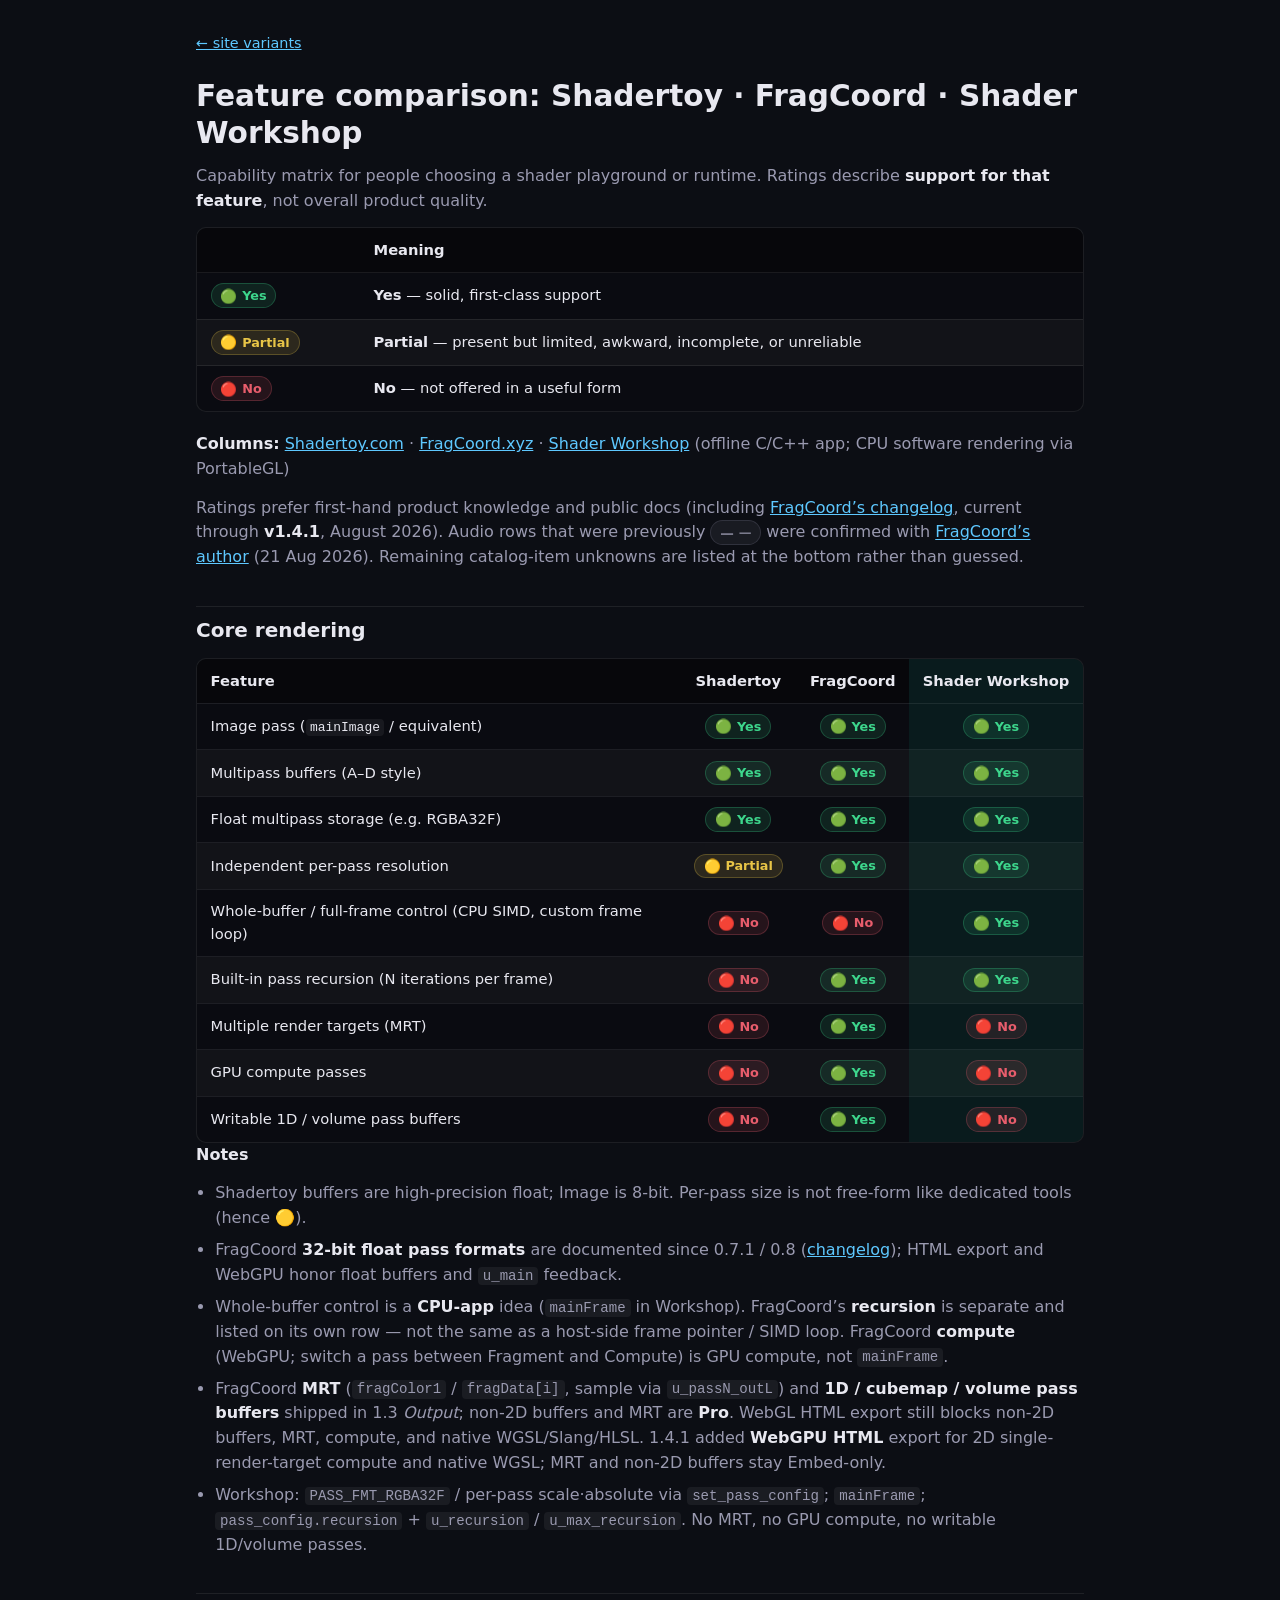
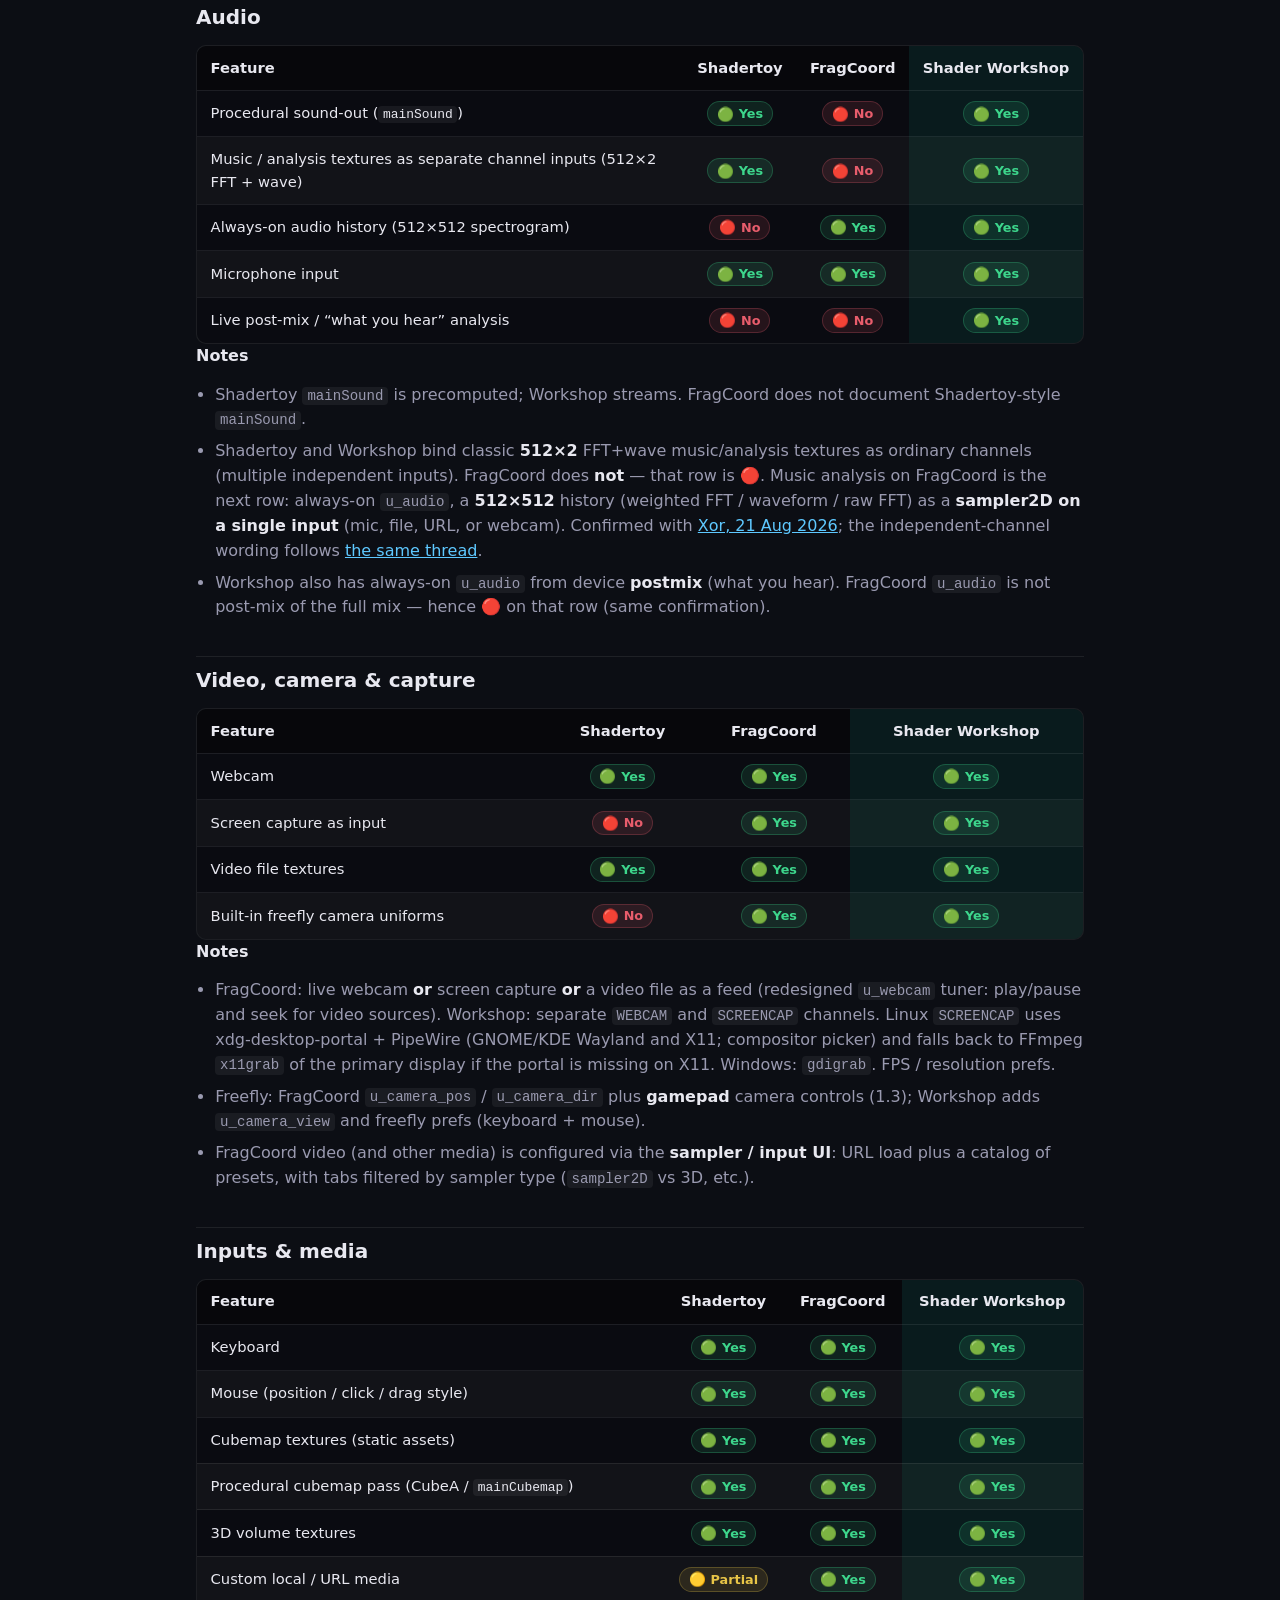
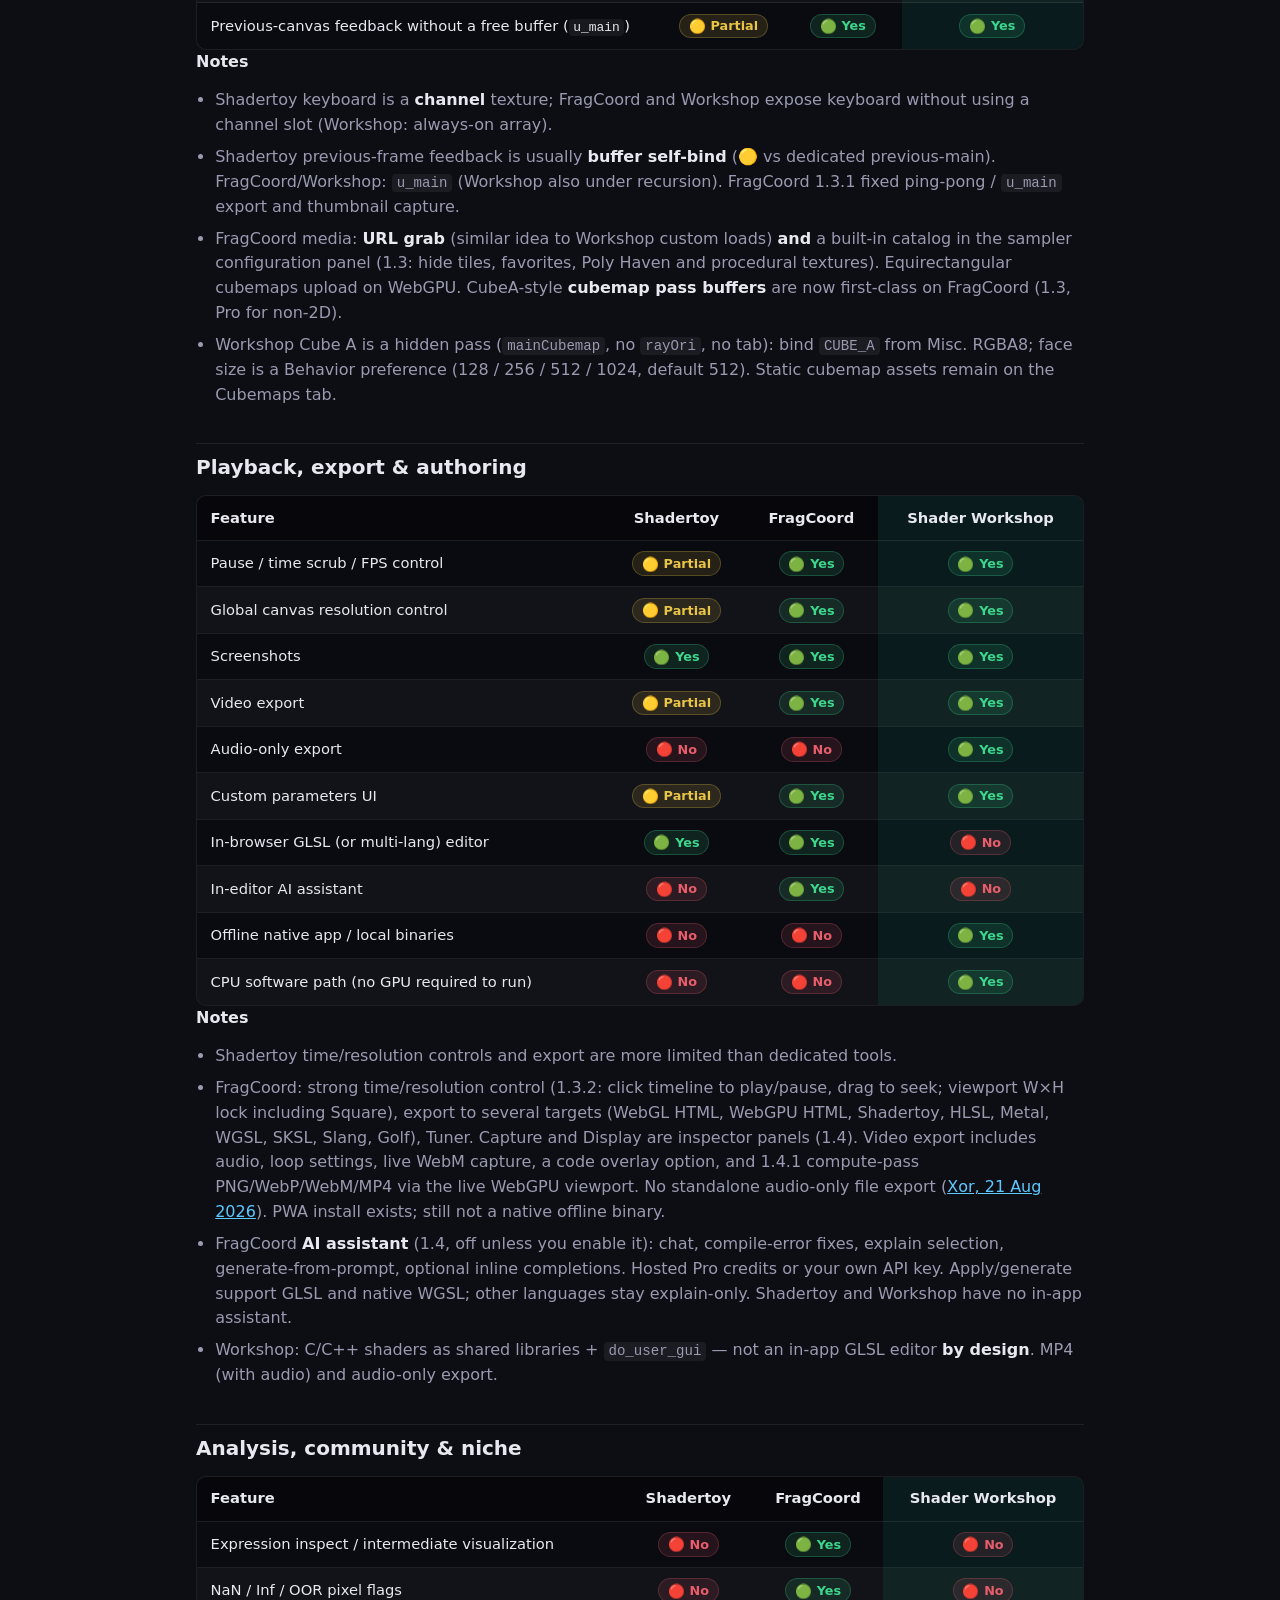
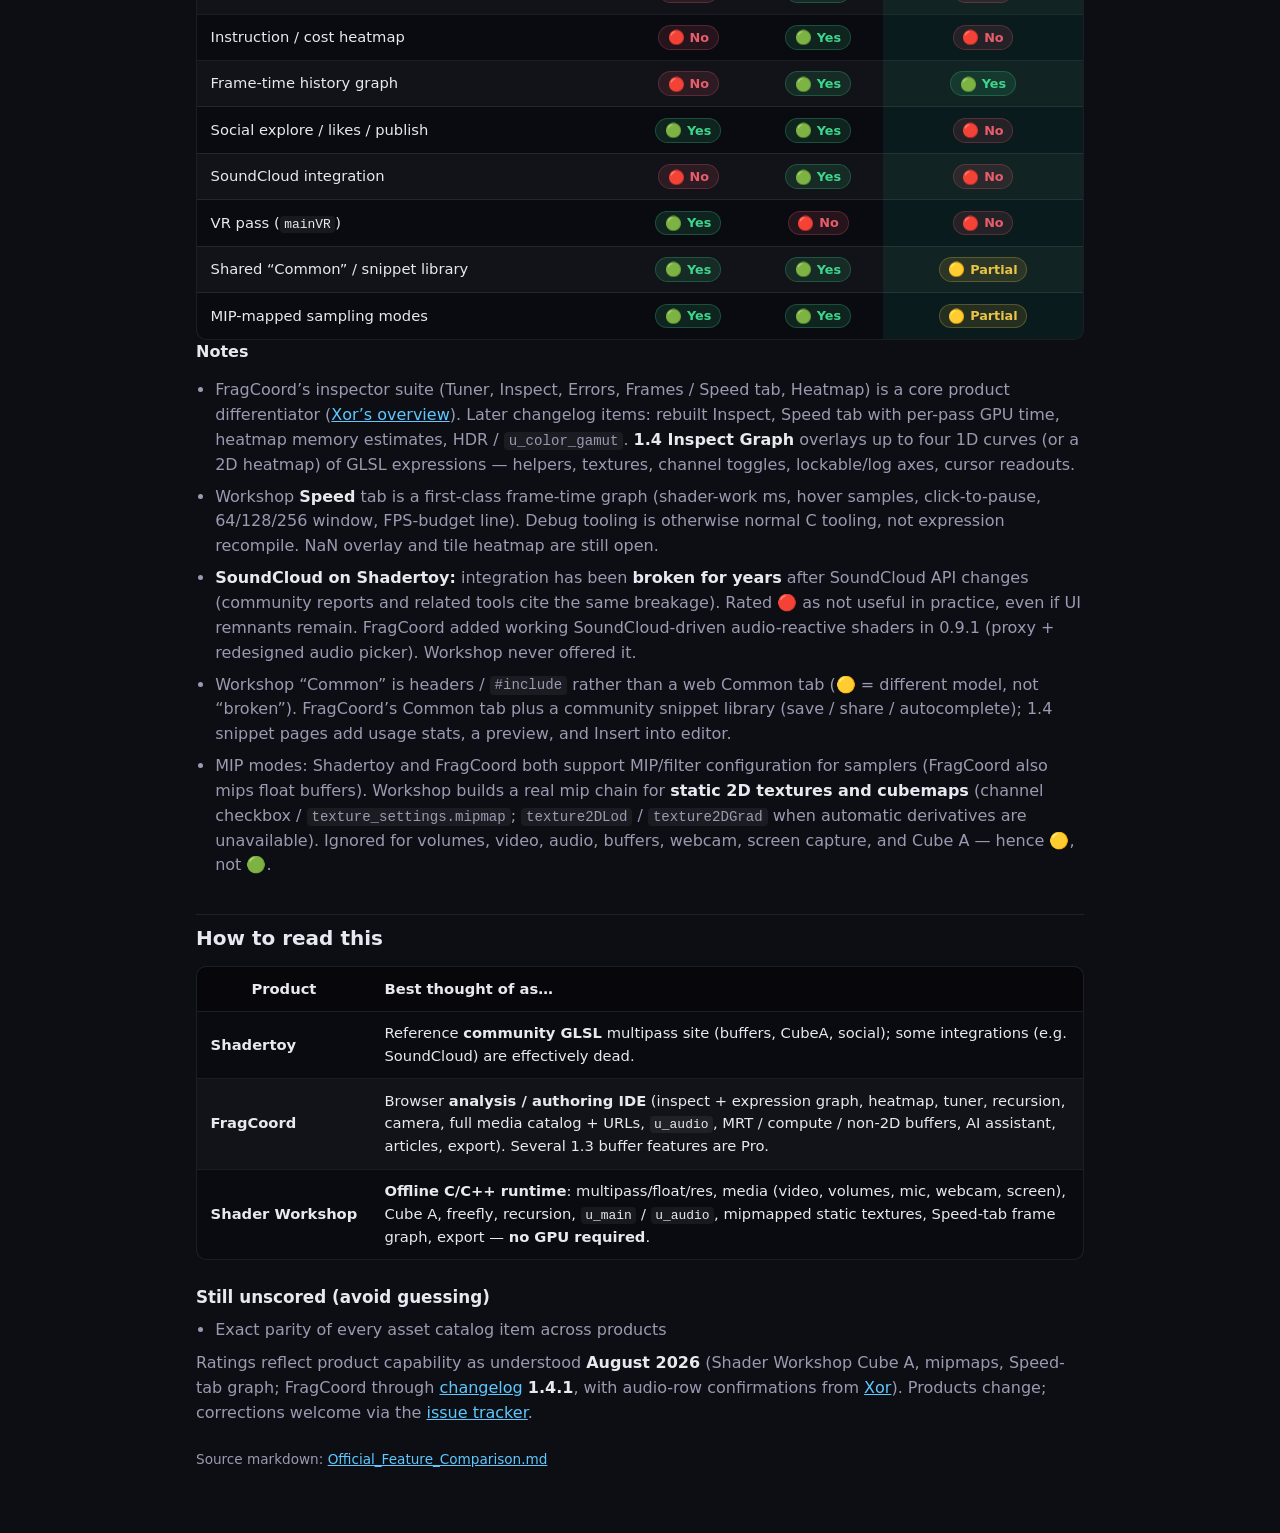
==== commit b74e9097: "Update for 0.7.0 release" ====
--- a/shared/Official_Feature_Comparison.html
+++ b/shared/Official_Feature_Comparison.html
@@ -125,10 +125,12 @@
     <p>
       Ratings prefer first-hand product knowledge and public docs
       (including <a href="https://fragcoord.xyz/changelog" target="_blank" rel="noopener">FragCoord’s changelog</a>,
-      current through <strong>v1.3.2</strong>, August 2026).
-      Where something is still unknown (e.g. FragCoord audio-only export), it is marked
+      current through <strong>v1.4.1</strong>, August 2026).
+      Audio rows that were previously
       <span class="cmp-badge cmp-unknown"><span class="cmp-emoji">—</span><span class="cmp-label">—</span></span>
-      rather than guessed.
+      were confirmed with
+      <a href="https://x.com/XorDev/status/2090940248968593753" target="_blank" rel="noopener">FragCoord’s author</a>
+      (21 Aug 2026). Remaining catalog-item unknowns are listed at the bottom rather than guessed.
     </p>
  
     <h2>Core rendering</h2>
@@ -205,7 +207,7 @@
       <li>Shadertoy buffers are high-precision float; Image is 8-bit. Per-pass size is not free-form like dedicated tools (hence 🟡).</li>
       <li>FragCoord <strong>32-bit float pass formats</strong> are documented since 0.7.1 / 0.8 (<a href="https://fragcoord.xyz/changelog" target="_blank" rel="noopener">changelog</a>); HTML export and WebGPU honor float buffers and <code>u_main</code> feedback.</li>
       <li>Whole-buffer control is a <strong>CPU-app</strong> idea (<code>mainFrame</code> in Workshop). FragCoord’s <strong>recursion</strong> is separate and listed on its own row — not the same as a host-side frame pointer / SIMD loop. FragCoord <strong>compute</strong> (WebGPU; switch a pass between Fragment and Compute) is GPU compute, not <code>mainFrame</code>.</li>
-      <li>FragCoord <strong>MRT</strong> (<code>fragColor1</code> / <code>fragData[i]</code>, sample via <code>u_passN_outL</code>) and <strong>1D / cubemap / volume pass buffers</strong> shipped in 1.3 <em>Output</em>; non-2D buffers and MRT are <strong>Pro</strong>. WebGL HTML export still blocks non-2D buffers and MRT (use Embed or GLSL).</li>
+      <li>FragCoord <strong>MRT</strong> (<code>fragColor1</code> / <code>fragData[i]</code>, sample via <code>u_passN_outL</code>) and <strong>1D / cubemap / volume pass buffers</strong> shipped in 1.3 <em>Output</em>; non-2D buffers and MRT are <strong>Pro</strong>. WebGL HTML export still blocks non-2D buffers, MRT, compute, and native WGSL/Slang/HLSL. 1.4.1 added <strong>WebGPU HTML</strong> export for 2D single-render-target compute and native WGSL; MRT and non-2D buffers stay Embed-only.</li>
       <li>Workshop: <code>PASS_FMT_RGBA32F</code> / per-pass scale·absolute via <code>set_pass_config</code>; <code>mainFrame</code>; <code>pass_config.recursion</code> + <code>u_recursion</code> / <code>u_max_recursion</code>. No MRT, no GPU compute, no writable 1D/volume passes.</li>
     </ul>
  
@@ -228,9 +230,9 @@
             <td class="cmp-highlight-col"><span class="cmp-badge cmp-yes"><span class="cmp-emoji">🟢</span><span class="cmp-label">Yes</span></span></td>
           </tr>
           <tr>
-            <td class="cmp-feature">Music / analysis texture (classic 512×2 FFT + wave)</td>
-            <td><span class="cmp-badge cmp-yes"><span class="cmp-emoji">🟢</span><span class="cmp-label">Yes</span></span></td>
-            <td><span class="cmp-badge cmp-unknown"><span class="cmp-emoji">—</span><span class="cmp-label">—</span></span></td>
+            <td class="cmp-feature">Music / analysis textures as separate channel inputs (512×2 FFT + wave)</td>
+            <td><span class="cmp-badge cmp-yes"><span class="cmp-emoji">🟢</span><span class="cmp-label">Yes</span></span></td>
+            <td><span class="cmp-badge cmp-no"><span class="cmp-emoji">🔴</span><span class="cmp-label">No</span></span></td>
             <td class="cmp-highlight-col"><span class="cmp-badge cmp-yes"><span class="cmp-emoji">🟢</span><span class="cmp-label">Yes</span></span></td>
           </tr>
           <tr>
@@ -248,7 +250,7 @@
           <tr>
             <td class="cmp-feature">Live post-mix / “what you hear” analysis</td>
             <td><span class="cmp-badge cmp-no"><span class="cmp-emoji">🔴</span><span class="cmp-label">No</span></span></td>
-            <td><span class="cmp-badge cmp-unknown"><span class="cmp-emoji">—</span><span class="cmp-label">—</span></span></td>
+            <td><span class="cmp-badge cmp-no"><span class="cmp-emoji">🔴</span><span class="cmp-label">No</span></span></td>
             <td class="cmp-highlight-col"><span class="cmp-badge cmp-yes"><span class="cmp-emoji">🟢</span><span class="cmp-label">Yes</span></span></td>
           </tr>
         </tbody>
@@ -257,8 +259,8 @@
     <p><strong>Notes</strong></p>
     <ul class="notes">
       <li>Shadertoy <code>mainSound</code> is precomputed; Workshop streams. FragCoord does not document Shadertoy-style <code>mainSound</code>.</li>
-      <li>FragCoord <code>u_audio</code> is documented as a <strong>512×512</strong> history (weighted FFT / waveform / raw FFT). Sources: mic, file, URL, or webcam, with a redesigned tuner/playbar. Workshop provides the same class of feature as always-on <code>u_audio</code> (device postmix) <strong>and</strong> Shadertoy-style <strong>512×2</strong> channel textures for ports.</li>
-      <li>“—” for FragCoord classic 512×2 / post-mix: not scored as missing product features without clear docs; they may fold audio into <code>u_audio</code> only.</li>
+      <li>Shadertoy and Workshop bind classic <strong>512×2</strong> FFT+wave music/analysis textures as ordinary channels (multiple independent inputs). FragCoord does <strong>not</strong> — that row is 🔴. Music analysis on FragCoord is the next row: always-on <code>u_audio</code>, a <strong>512×512</strong> history (weighted FFT / waveform / raw FFT) as a <strong>sampler2D on a single input</strong> (mic, file, URL, or webcam). Confirmed with <a href="https://x.com/XorDev/status/2090940248968593753" target="_blank" rel="noopener">Xor, 21 Aug 2026</a>; the independent-channel wording follows <a href="https://x.com/robertswinkler/status/2090947610966401523" target="_blank" rel="noopener">the same thread</a>.</li>
+      <li>Workshop also has always-on <code>u_audio</code> from device <strong>postmix</strong> (what you hear). FragCoord <code>u_audio</code> is not post-mix of the full mix — hence 🔴 on that row (same confirmation).</li>
     </ul>
  
     <h2>Video, camera &amp; capture</h2>
@@ -302,7 +304,7 @@
     </div>
     <p><strong>Notes</strong></p>
     <ul class="notes">
-      <li>FragCoord: live webcam <strong>or</strong> screen capture <strong>or</strong> a video file as a feed (redesigned <code>u_webcam</code> tuner: play/pause and seek for video sources). Workshop: separate <code>WEBCAM</code> and <code>SCREENCAP</code> channels (primary display; FPS / resolution prefs).</li>
+      <li>FragCoord: live webcam <strong>or</strong> screen capture <strong>or</strong> a video file as a feed (redesigned <code>u_webcam</code> tuner: play/pause and seek for video sources). Workshop: separate <code>WEBCAM</code> and <code>SCREENCAP</code> channels. Linux <code>SCREENCAP</code> uses xdg-desktop-portal + PipeWire (GNOME/KDE Wayland and X11; compositor picker) and falls back to FFmpeg <code>x11grab</code> of the primary display if the portal is missing on X11. Windows: <code>gdigrab</code>. FPS / resolution prefs.</li>
       <li>Freefly: FragCoord <code>u_camera_pos</code> / <code>u_camera_dir</code> plus <strong>gamepad</strong> camera controls (1.3); Workshop adds <code>u_camera_view</code> and freefly prefs (keyboard + mouse).</li>
       <li>FragCoord video (and other media) is configured via the <strong>sampler / input UI</strong>: URL load plus a catalog of presets, with tabs filtered by sampler type (<code>sampler2D</code> vs 3D, etc.).</li>
     </ul>
@@ -341,7 +343,7 @@
             <td class="cmp-feature">Procedural cubemap pass (CubeA / <code>mainCubemap</code>)</td>
             <td><span class="cmp-badge cmp-yes"><span class="cmp-emoji">🟢</span><span class="cmp-label">Yes</span></span></td>
             <td><span class="cmp-badge cmp-yes"><span class="cmp-emoji">🟢</span><span class="cmp-label">Yes</span></span></td>
-            <td class="cmp-highlight-col"><span class="cmp-badge cmp-no"><span class="cmp-emoji">🔴</span><span class="cmp-label">No</span></span></td>
+            <td class="cmp-highlight-col"><span class="cmp-badge cmp-yes"><span class="cmp-emoji">🟢</span><span class="cmp-label">Yes</span></span></td>
           </tr>
           <tr>
             <td class="cmp-feature">3D volume textures</td>
@@ -369,7 +371,7 @@
       <li>Shadertoy keyboard is a <strong>channel</strong> texture; FragCoord and Workshop expose keyboard without using a channel slot (Workshop: always-on array).</li>
       <li>Shadertoy previous-frame feedback is usually <strong>buffer self-bind</strong> (🟡 vs dedicated previous-main). FragCoord/Workshop: <code>u_main</code> (Workshop also under recursion). FragCoord 1.3.1 fixed ping-pong / <code>u_main</code> export and thumbnail capture.</li>
       <li>FragCoord media: <strong>URL grab</strong> (similar idea to Workshop custom loads) <strong>and</strong> a built-in catalog in the sampler configuration panel (1.3: hide tiles, favorites, Poly Haven and procedural textures). Equirectangular cubemaps upload on WebGPU. CubeA-style <strong>cubemap pass buffers</strong> are now first-class on FragCoord (1.3, Pro for non-2D).</li>
-      <li>Workshop still has no procedural cubemap <em>pass</em> (static cubemap assets and sampling only).</li>
+      <li>Workshop Cube A is a hidden pass (<code>mainCubemap</code>, no <code>rayOri</code>, no tab): bind <code>CUBE_A</code> from Misc. RGBA8; face size is a Behavior preference (128 / 256 / 512 / 1024, default 512). Static cubemap assets remain on the Cubemaps tab.</li>
     </ul>
  
     <h2>Playback, export &amp; authoring</h2>
@@ -411,7 +413,7 @@
           <tr>
             <td class="cmp-feature">Audio-only export</td>
             <td><span class="cmp-badge cmp-no"><span class="cmp-emoji">🔴</span><span class="cmp-label">No</span></span></td>
-            <td><span class="cmp-badge cmp-unknown"><span class="cmp-emoji">—</span><span class="cmp-label">—</span></span></td>
+            <td><span class="cmp-badge cmp-no"><span class="cmp-emoji">🔴</span><span class="cmp-label">No</span></span></td>
             <td class="cmp-highlight-col"><span class="cmp-badge cmp-yes"><span class="cmp-emoji">🟢</span><span class="cmp-label">Yes</span></span></td>
           </tr>
           <tr>
@@ -427,6 +429,12 @@
             <td class="cmp-highlight-col"><span class="cmp-badge cmp-no"><span class="cmp-emoji">🔴</span><span class="cmp-label">No</span></span></td>
           </tr>
           <tr>
+            <td class="cmp-feature">In-editor AI assistant</td>
+            <td><span class="cmp-badge cmp-no"><span class="cmp-emoji">🔴</span><span class="cmp-label">No</span></span></td>
+            <td><span class="cmp-badge cmp-yes"><span class="cmp-emoji">🟢</span><span class="cmp-label">Yes</span></span></td>
+            <td class="cmp-highlight-col"><span class="cmp-badge cmp-no"><span class="cmp-emoji">🔴</span><span class="cmp-label">No</span></span></td>
+          </tr>
+          <tr>
             <td class="cmp-feature">Offline native app / local binaries</td>
             <td><span class="cmp-badge cmp-no"><span class="cmp-emoji">🔴</span><span class="cmp-label">No</span></span></td>
             <td><span class="cmp-badge cmp-no"><span class="cmp-emoji">🔴</span><span class="cmp-label">No</span></span></td>
@@ -444,7 +452,8 @@
     <p><strong>Notes</strong></p>
     <ul class="notes">
       <li>Shadertoy time/resolution controls and export are more limited than dedicated tools.</li>
-      <li>FragCoord: strong time/resolution control (1.3.2: click timeline to play/pause, drag to seek; viewport W×H lock including Square), export to several targets (WebGL HTML, Shadertoy, HLSL, Metal, WGSL, SKSL, Slang, Golf), Tuner. Video export includes audio, loop settings, live WebM capture, and a code overlay option. Audio-only export not rated without confirmation. PWA install exists; still not a native offline binary.</li>
+      <li>FragCoord: strong time/resolution control (1.3.2: click timeline to play/pause, drag to seek; viewport W×H lock including Square), export to several targets (WebGL HTML, WebGPU HTML, Shadertoy, HLSL, Metal, WGSL, SKSL, Slang, Golf), Tuner. Capture and Display are inspector panels (1.4). Video export includes audio, loop settings, live WebM capture, a code overlay option, and 1.4.1 compute-pass PNG/WebP/WebM/MP4 via the live WebGPU viewport. No standalone audio-only file export (<a href="https://x.com/XorDev/status/2090940248968593753" target="_blank" rel="noopener">Xor, 21 Aug 2026</a>). PWA install exists; still not a native offline binary.</li>
+      <li>FragCoord <strong>AI assistant</strong> (1.4, off unless you enable it): chat, compile-error fixes, explain selection, generate-from-prompt, optional inline completions. Hosted Pro credits or your own API key. Apply/generate support GLSL and native WGSL; other languages stay explain-only. Shadertoy and Workshop have no in-app assistant.</li>
       <li>Workshop: C/C++ shaders as shared libraries + <code>do_user_gui</code> — not an in-app GLSL editor <strong>by design</strong>. MP4 (with audio) and audio-only export.</li>
     </ul>
  
@@ -519,11 +528,11 @@
     </div>
     <p><strong>Notes</strong></p>
     <ul class="notes">
-      <li>FragCoord’s inspector suite (Tuner, Inspect, Errors, Frames / Speed tab, Heatmap) is a core product differentiator (<a href="https://mini.gmshaders.com/p/fragcoord" target="_blank" rel="noopener">Xor’s overview</a>). Later changelog items: rebuilt Inspect, Speed tab with per-pass GPU time, heatmap memory estimates, HDR / <code>u_color_gamut</code>.</li>
+      <li>FragCoord’s inspector suite (Tuner, Inspect, Errors, Frames / Speed tab, Heatmap) is a core product differentiator (<a href="https://mini.gmshaders.com/p/fragcoord" target="_blank" rel="noopener">Xor’s overview</a>). Later changelog items: rebuilt Inspect, Speed tab with per-pass GPU time, heatmap memory estimates, HDR / <code>u_color_gamut</code>. <strong>1.4 Inspect Graph</strong> overlays up to four 1D curves (or a 2D heatmap) of GLSL expressions — helpers, textures, channel toggles, lockable/log axes, cursor readouts.</li>
       <li>Workshop <strong>Speed</strong> tab is a first-class frame-time graph (shader-work ms, hover samples, click-to-pause, 64/128/256 window, FPS-budget line). Debug tooling is otherwise normal C tooling, not expression recompile. NaN overlay and tile heatmap are still open.</li>
       <li><strong>SoundCloud on Shadertoy:</strong> integration has been <strong>broken for years</strong> after SoundCloud API changes (community reports and related tools cite the same breakage). Rated 🔴 as not useful in practice, even if UI remnants remain. FragCoord added working SoundCloud-driven audio-reactive shaders in 0.9.1 (proxy + redesigned audio picker). Workshop never offered it.</li>
-      <li>Workshop “Common” is headers / <code>#include</code> rather than a web Common tab (🟡 = different model, not “broken”). FragCoord’s Common tab plus a community snippet library (save / share / autocomplete).</li>
-      <li>MIP modes: Shadertoy and FragCoord both support MIP/filter configuration for samplers (FragCoord also mips float buffers). Workshop builds a real mip chain for <strong>static 2D textures and cubemaps</strong> (channel checkbox / <code>texture_settings.mipmap</code>; <code>texture2DLod</code> / <code>texture2DGrad</code> when automatic derivatives are unavailable). Ignored for volumes, video, audio, buffers, webcam, and screen capture — hence 🟡, not 🟢.</li>
+      <li>Workshop “Common” is headers / <code>#include</code> rather than a web Common tab (🟡 = different model, not “broken”). FragCoord’s Common tab plus a community snippet library (save / share / autocomplete); 1.4 snippet pages add usage stats, a preview, and Insert into editor.</li>
+      <li>MIP modes: Shadertoy and FragCoord both support MIP/filter configuration for samplers (FragCoord also mips float buffers). Workshop builds a real mip chain for <strong>static 2D textures and cubemaps</strong> (channel checkbox / <code>texture_settings.mipmap</code>; <code>texture2DLod</code> / <code>texture2DGrad</code> when automatic derivatives are unavailable). Ignored for volumes, video, audio, buffers, webcam, screen capture, and Cube A — hence 🟡, not 🟢.</li>
     </ul>
  
     <h2>How to read this</h2>
@@ -542,11 +551,11 @@
           </tr>
           <tr>
             <td><strong>FragCoord</strong></td>
-            <td class="cmp-feature">Browser <strong>analysis / authoring IDE</strong> (inspect, heatmap, tuner, recursion, camera, full media catalog + URLs, <code>u_audio</code>, MRT / compute / non-2D buffers, export). Several 1.3 buffer features are Pro.</td>
+            <td class="cmp-feature">Browser <strong>analysis / authoring IDE</strong> (inspect + expression graph, heatmap, tuner, recursion, camera, full media catalog + URLs, <code>u_audio</code>, MRT / compute / non-2D buffers, AI assistant, articles, export). Several 1.3 buffer features are Pro.</td>
           </tr>
           <tr>
             <td><strong>Shader Workshop</strong></td>
-            <td class="cmp-feature"><strong>Offline C/C++ runtime</strong>: multipass/float/res, media (video, volumes, mic, webcam, screen), freefly, recursion, <code>u_main</code> / <code>u_audio</code>, mipmapped static textures, Speed-tab frame graph, export — <strong>no GPU required</strong>.</td>
+            <td class="cmp-feature"><strong>Offline C/C++ runtime</strong>: multipass/float/res, media (video, volumes, mic, webcam, screen), Cube A, freefly, recursion, <code>u_main</code> / <code>u_audio</code>, mipmapped static textures, Speed-tab frame graph, export — <strong>no GPU required</strong>.</td>
           </tr>
         </tbody>
       </table>
@@ -554,13 +563,14 @@
  
     <h3>Still unscored (avoid guessing)</h3>
     <ul class="notes">
-      <li>FragCoord <strong>audio-only</strong> export (video+audio is confirmed; a standalone audio file is not)</li>
       <li>Exact parity of every asset catalog item across products</li>
     </ul>
     <p>
       Ratings reflect product capability as understood <strong>August 2026</strong>
-      (Shader Workshop mipmaps + Speed-tab graph; FragCoord through
-      <a href="https://fragcoord.xyz/changelog" target="_blank" rel="noopener">changelog</a> <strong>1.3.2</strong>).
+      (Shader Workshop Cube A, mipmaps, Speed-tab graph; FragCoord through
+      <a href="https://fragcoord.xyz/changelog" target="_blank" rel="noopener">changelog</a> <strong>1.4.1</strong>,
+      with audio-row confirmations from
+      <a href="https://x.com/XorDev/status/2090940248968593753" target="_blank" rel="noopener">Xor</a>).
       Products change; corrections welcome via the
       <a href="https://github.com/rswinkle/shader_workshop_tracker" target="_blank" rel="noopener">issue tracker</a>.
     </p>
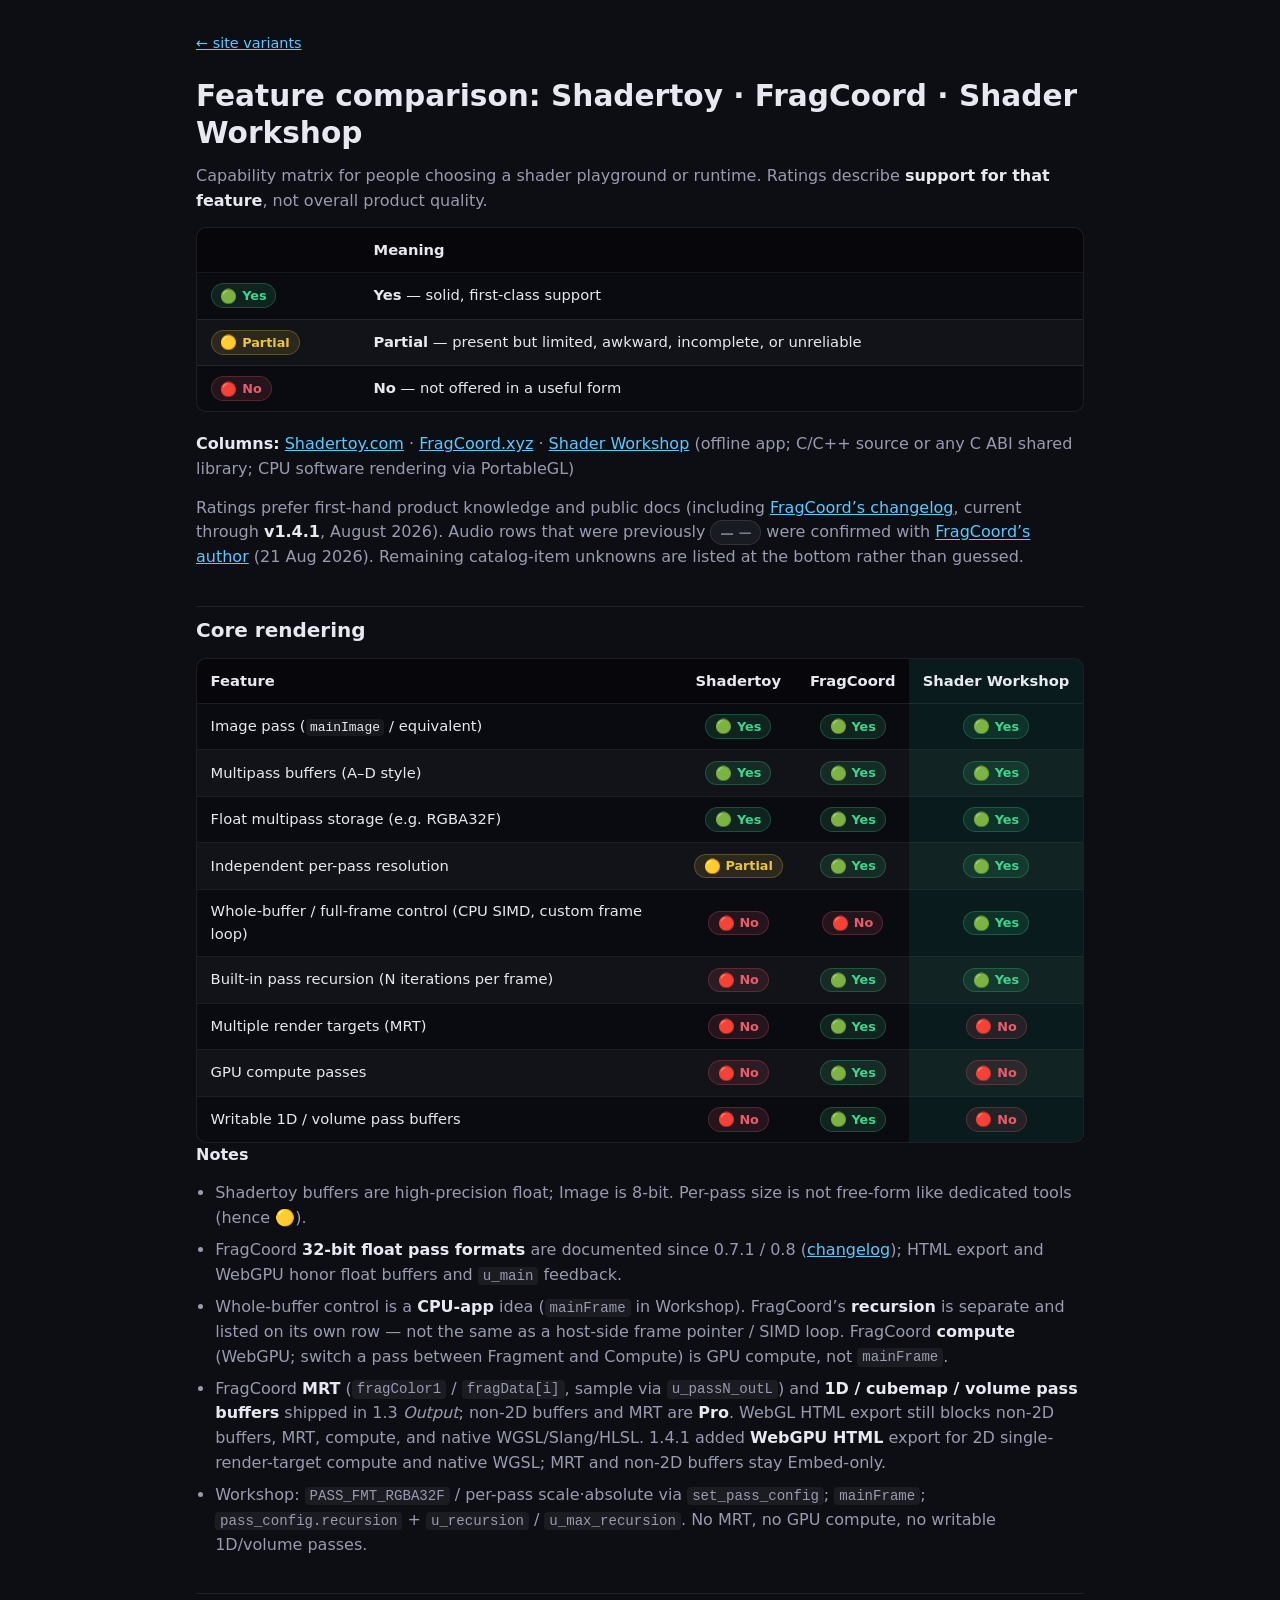
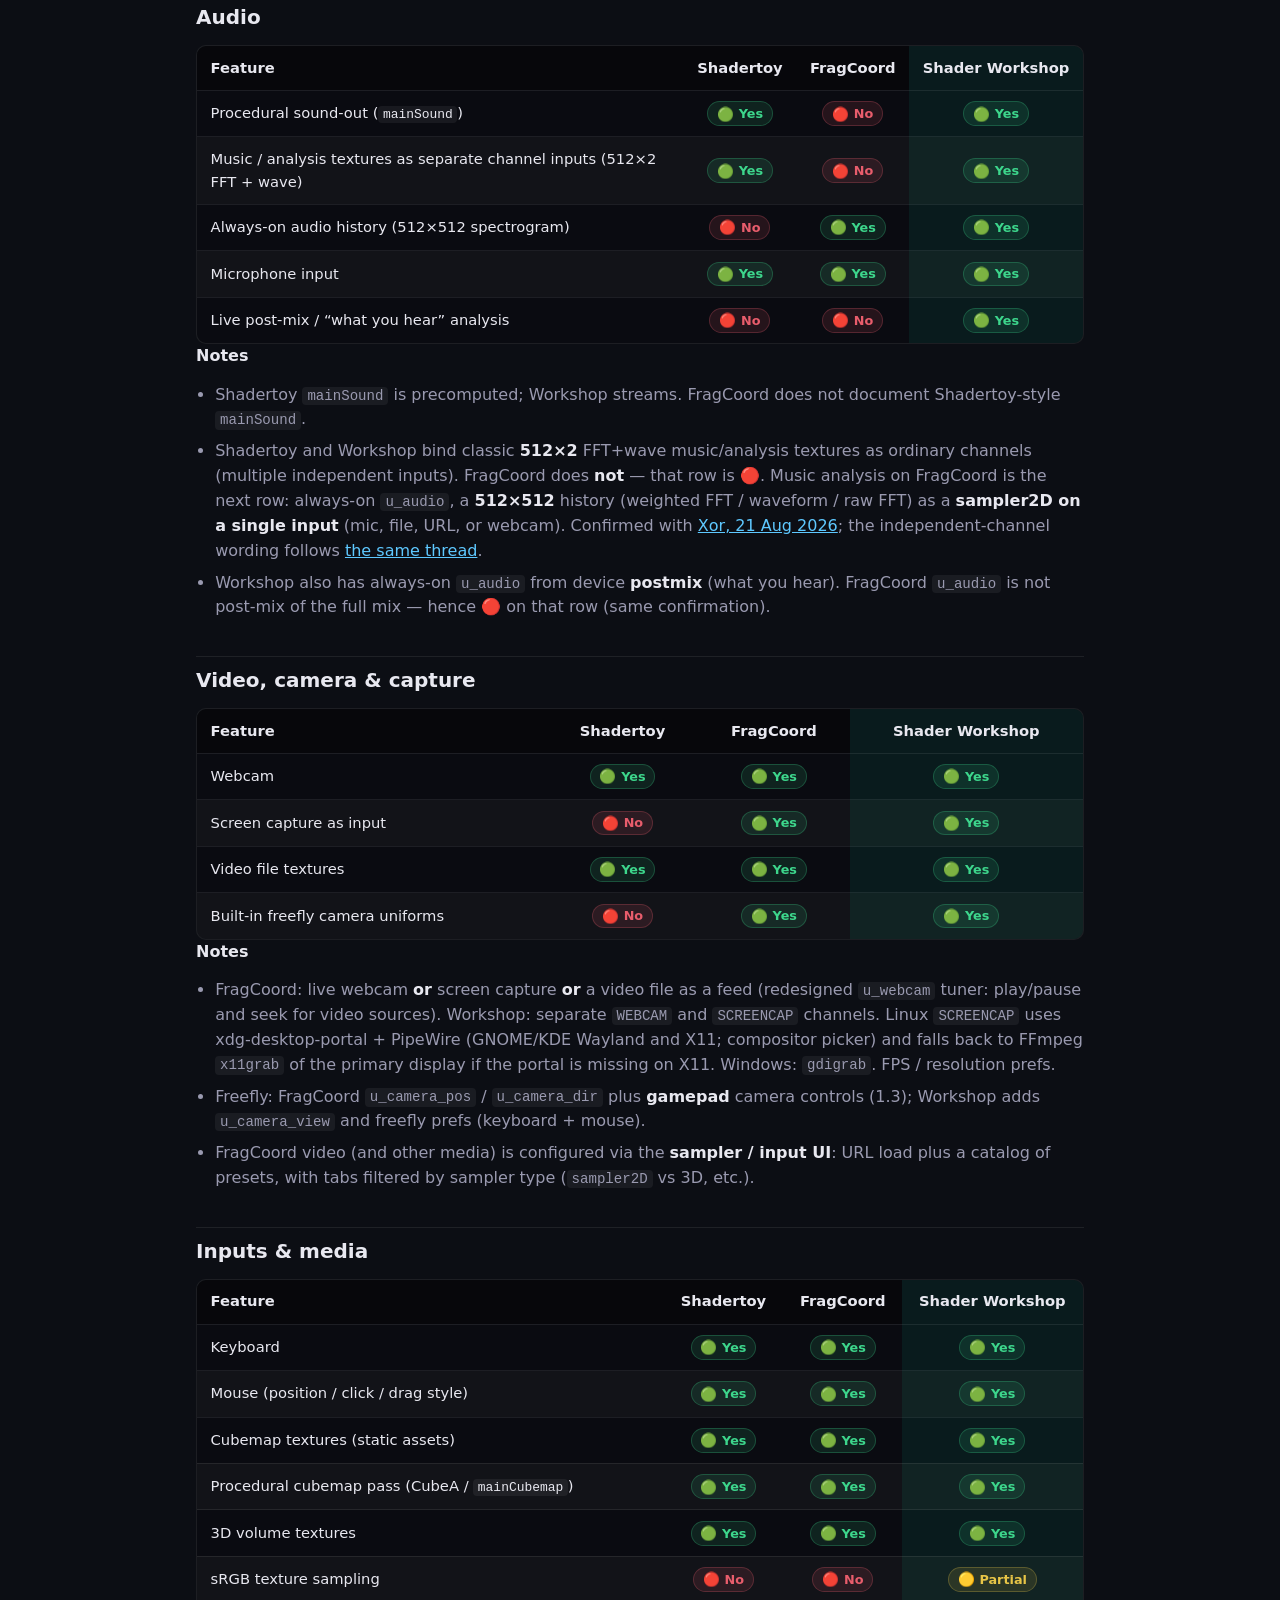
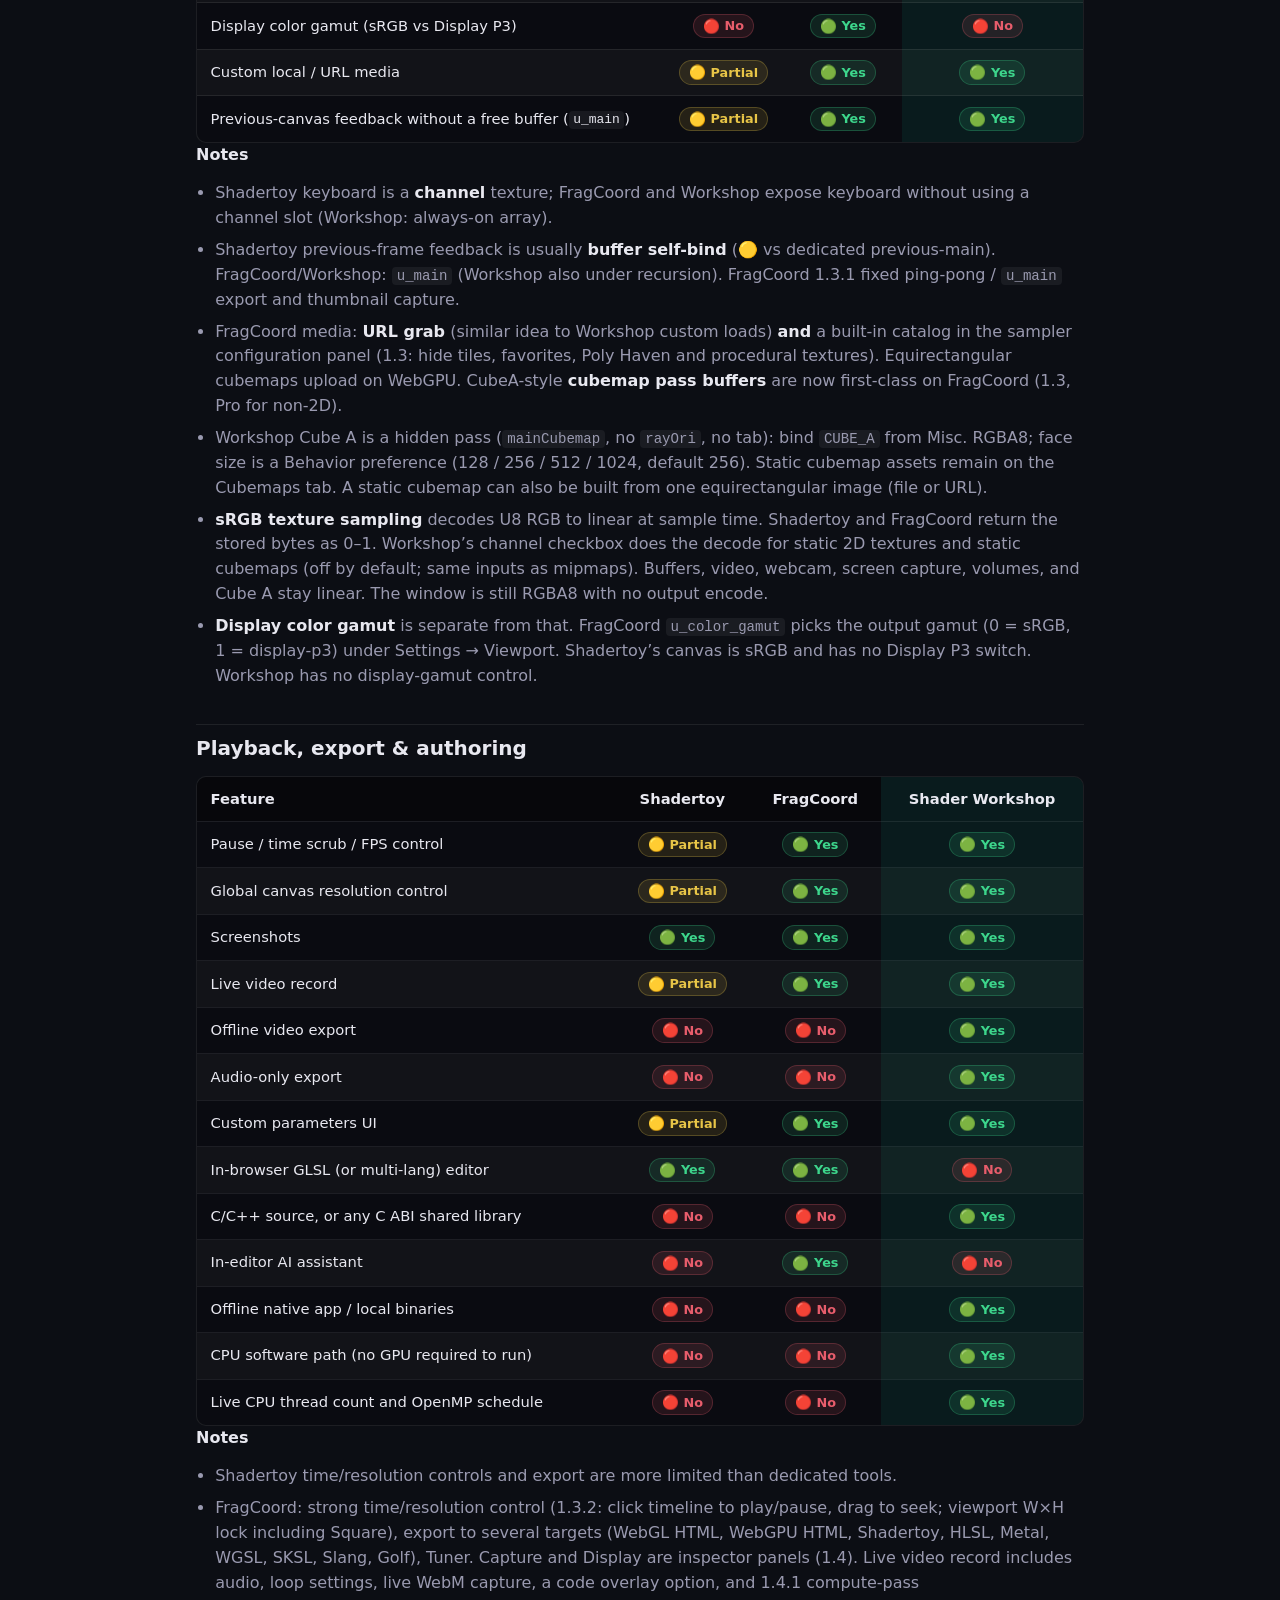
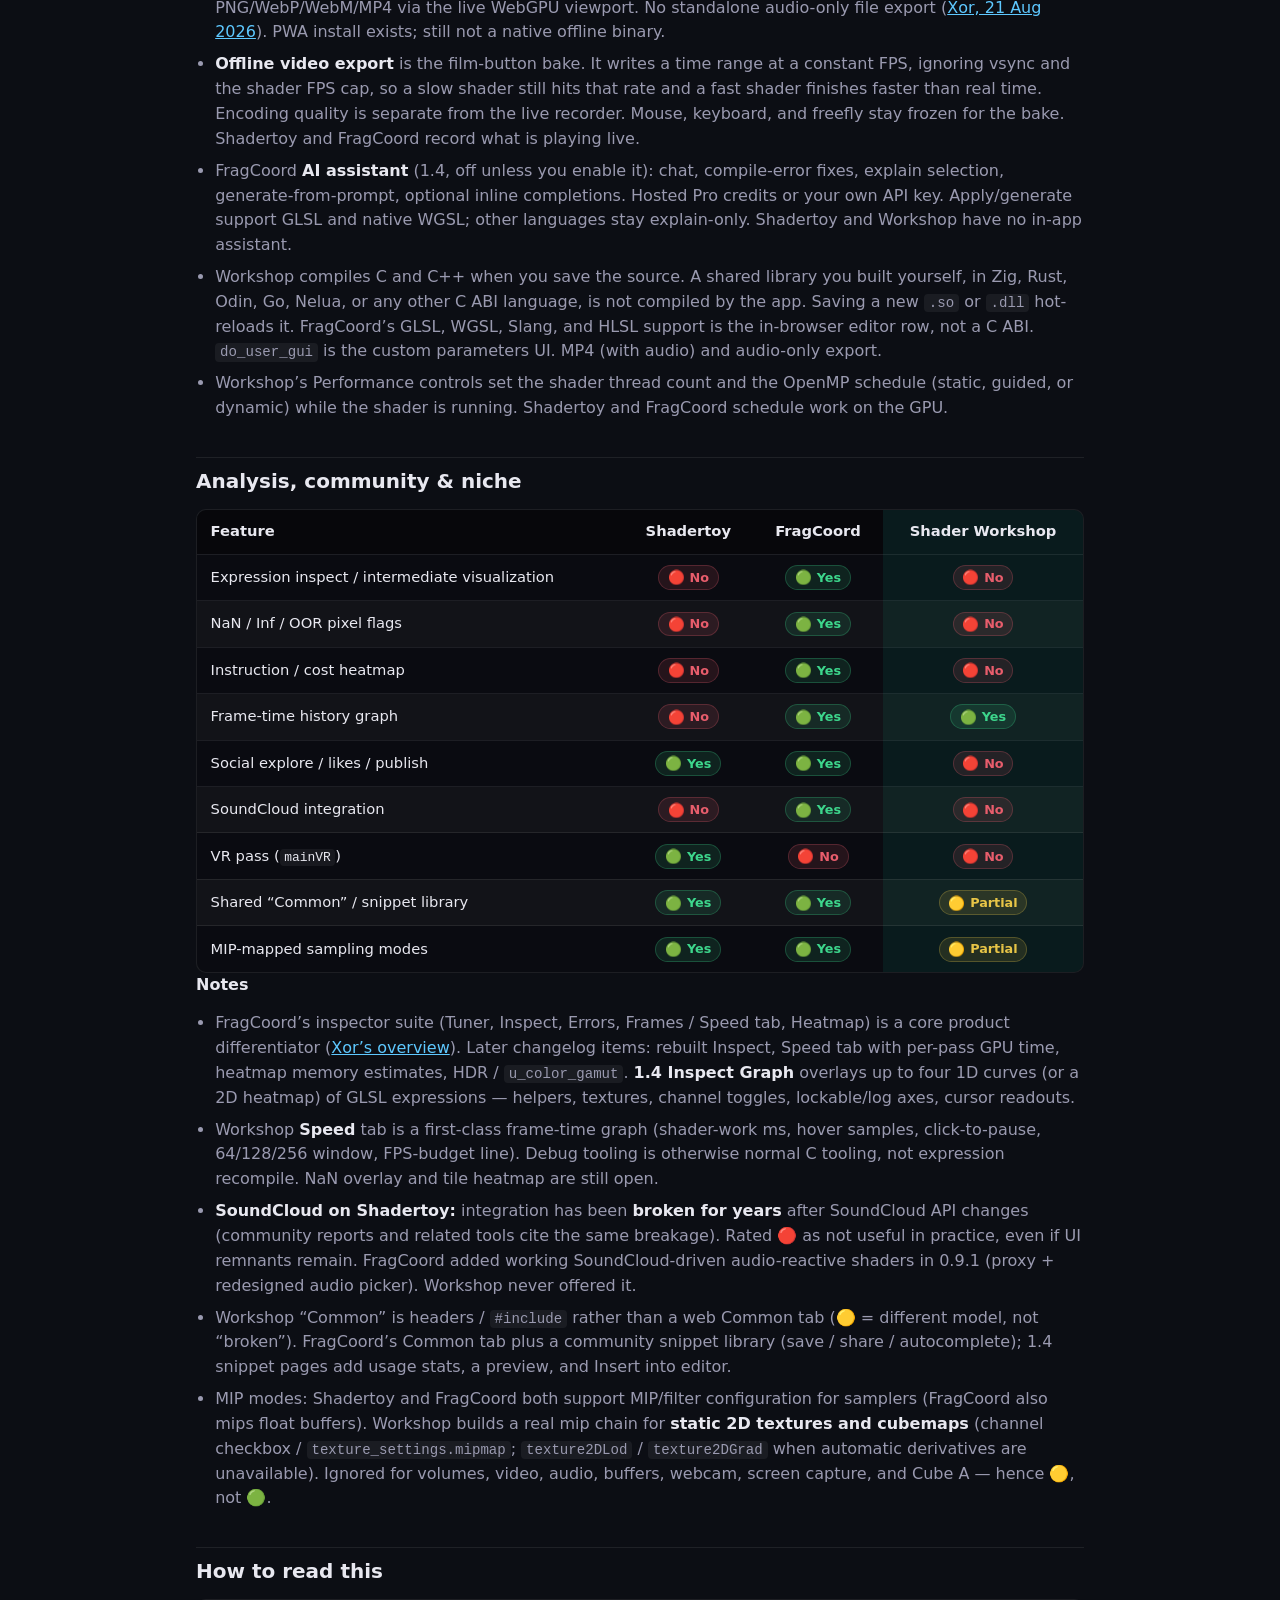
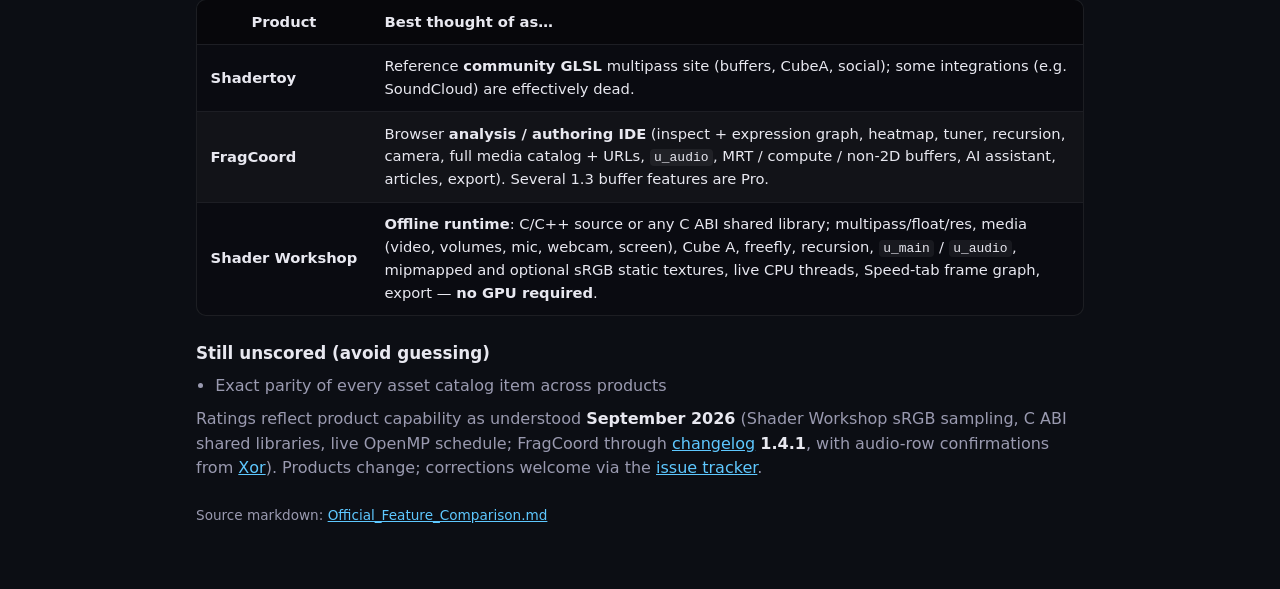
==== commit 77c63ebf: "Update website for 0.8.0" ====
--- a/shared/Official_Feature_Comparison.html
+++ b/shared/Official_Feature_Comparison.html
@@ -120,7 +120,7 @@
       <a href="https://www.shadertoy.com" target="_blank" rel="noopener">Shadertoy.com</a> ·
       <a href="https://fragcoord.xyz" target="_blank" rel="noopener">FragCoord.xyz</a> ·
       <a href="https://shaderworkshop.com">Shader Workshop</a>
-      (offline C/C++ app; CPU software rendering via PortableGL)
+      (offline app; C/C++ source or any C ABI shared library; CPU software rendering via PortableGL)
     </p>
     <p>
       Ratings prefer first-hand product knowledge and public docs
@@ -352,6 +352,18 @@
             <td class="cmp-highlight-col"><span class="cmp-badge cmp-yes"><span class="cmp-emoji">🟢</span><span class="cmp-label">Yes</span></span></td>
           </tr>
           <tr>
+            <td class="cmp-feature">sRGB texture sampling</td>
+            <td><span class="cmp-badge cmp-no"><span class="cmp-emoji">🔴</span><span class="cmp-label">No</span></span></td>
+            <td><span class="cmp-badge cmp-no"><span class="cmp-emoji">🔴</span><span class="cmp-label">No</span></span></td>
+            <td class="cmp-highlight-col"><span class="cmp-badge cmp-partial"><span class="cmp-emoji">🟡</span><span class="cmp-label">Partial</span></span></td>
+          </tr>
+          <tr>
+            <td class="cmp-feature">Display color gamut (sRGB vs Display P3)</td>
+            <td><span class="cmp-badge cmp-no"><span class="cmp-emoji">🔴</span><span class="cmp-label">No</span></span></td>
+            <td><span class="cmp-badge cmp-yes"><span class="cmp-emoji">🟢</span><span class="cmp-label">Yes</span></span></td>
+            <td class="cmp-highlight-col"><span class="cmp-badge cmp-no"><span class="cmp-emoji">🔴</span><span class="cmp-label">No</span></span></td>
+          </tr>
+          <tr>
             <td class="cmp-feature">Custom local / URL media</td>
             <td><span class="cmp-badge cmp-partial"><span class="cmp-emoji">🟡</span><span class="cmp-label">Partial</span></span></td>
             <td><span class="cmp-badge cmp-yes"><span class="cmp-emoji">🟢</span><span class="cmp-label">Yes</span></span></td>
@@ -371,7 +383,9 @@
       <li>Shadertoy keyboard is a <strong>channel</strong> texture; FragCoord and Workshop expose keyboard without using a channel slot (Workshop: always-on array).</li>
       <li>Shadertoy previous-frame feedback is usually <strong>buffer self-bind</strong> (🟡 vs dedicated previous-main). FragCoord/Workshop: <code>u_main</code> (Workshop also under recursion). FragCoord 1.3.1 fixed ping-pong / <code>u_main</code> export and thumbnail capture.</li>
       <li>FragCoord media: <strong>URL grab</strong> (similar idea to Workshop custom loads) <strong>and</strong> a built-in catalog in the sampler configuration panel (1.3: hide tiles, favorites, Poly Haven and procedural textures). Equirectangular cubemaps upload on WebGPU. CubeA-style <strong>cubemap pass buffers</strong> are now first-class on FragCoord (1.3, Pro for non-2D).</li>
-      <li>Workshop Cube A is a hidden pass (<code>mainCubemap</code>, no <code>rayOri</code>, no tab): bind <code>CUBE_A</code> from Misc. RGBA8; face size is a Behavior preference (128 / 256 / 512 / 1024, default 512). Static cubemap assets remain on the Cubemaps tab.</li>
+      <li>Workshop Cube A is a hidden pass (<code>mainCubemap</code>, no <code>rayOri</code>, no tab): bind <code>CUBE_A</code> from Misc. RGBA8; face size is a Behavior preference (128 / 256 / 512 / 1024, default 256). Static cubemap assets remain on the Cubemaps tab. A static cubemap can also be built from one equirectangular image (file or URL).</li>
+      <li><strong>sRGB texture sampling</strong> decodes U8 RGB to linear at sample time. Shadertoy and FragCoord return the stored bytes as 0–1. Workshop’s channel checkbox does the decode for static 2D textures and static cubemaps (off by default; same inputs as mipmaps). Buffers, video, webcam, screen capture, volumes, and Cube A stay linear. The window is still RGBA8 with no output encode.</li>
+      <li><strong>Display color gamut</strong> is separate from that. FragCoord <code>u_color_gamut</code> picks the output gamut (0 = sRGB, 1 = display-p3) under Settings → Viewport. Shadertoy’s canvas is sRGB and has no Display P3 switch. Workshop has no display-gamut control.</li>
     </ul>
  
     <h2>Playback, export &amp; authoring</h2>
@@ -405,9 +419,15 @@
             <td class="cmp-highlight-col"><span class="cmp-badge cmp-yes"><span class="cmp-emoji">🟢</span><span class="cmp-label">Yes</span></span></td>
           </tr>
           <tr>
-            <td class="cmp-feature">Video export</td>
-            <td><span class="cmp-badge cmp-partial"><span class="cmp-emoji">🟡</span><span class="cmp-label">Partial</span></span></td>
-            <td><span class="cmp-badge cmp-yes"><span class="cmp-emoji">🟢</span><span class="cmp-label">Yes</span></span></td>
+            <td class="cmp-feature">Live video record</td>
+            <td><span class="cmp-badge cmp-partial"><span class="cmp-emoji">🟡</span><span class="cmp-label">Partial</span></span></td>
+            <td><span class="cmp-badge cmp-yes"><span class="cmp-emoji">🟢</span><span class="cmp-label">Yes</span></span></td>
+            <td class="cmp-highlight-col"><span class="cmp-badge cmp-yes"><span class="cmp-emoji">🟢</span><span class="cmp-label">Yes</span></span></td>
+          </tr>
+          <tr>
+            <td class="cmp-feature">Offline video export</td>
+            <td><span class="cmp-badge cmp-no"><span class="cmp-emoji">🔴</span><span class="cmp-label">No</span></span></td>
+            <td><span class="cmp-badge cmp-no"><span class="cmp-emoji">🔴</span><span class="cmp-label">No</span></span></td>
             <td class="cmp-highlight-col"><span class="cmp-badge cmp-yes"><span class="cmp-emoji">🟢</span><span class="cmp-label">Yes</span></span></td>
           </tr>
           <tr>
@@ -429,6 +449,12 @@
             <td class="cmp-highlight-col"><span class="cmp-badge cmp-no"><span class="cmp-emoji">🔴</span><span class="cmp-label">No</span></span></td>
           </tr>
           <tr>
+            <td class="cmp-feature">C/C++ source, or any C ABI shared library</td>
+            <td><span class="cmp-badge cmp-no"><span class="cmp-emoji">🔴</span><span class="cmp-label">No</span></span></td>
+            <td><span class="cmp-badge cmp-no"><span class="cmp-emoji">🔴</span><span class="cmp-label">No</span></span></td>
+            <td class="cmp-highlight-col"><span class="cmp-badge cmp-yes"><span class="cmp-emoji">🟢</span><span class="cmp-label">Yes</span></span></td>
+          </tr>
+          <tr>
             <td class="cmp-feature">In-editor AI assistant</td>
             <td><span class="cmp-badge cmp-no"><span class="cmp-emoji">🔴</span><span class="cmp-label">No</span></span></td>
             <td><span class="cmp-badge cmp-yes"><span class="cmp-emoji">🟢</span><span class="cmp-label">Yes</span></span></td>
@@ -442,6 +468,12 @@
           </tr>
           <tr>
             <td class="cmp-feature">CPU software path (no GPU required to run)</td>
+            <td><span class="cmp-badge cmp-no"><span class="cmp-emoji">🔴</span><span class="cmp-label">No</span></span></td>
+            <td><span class="cmp-badge cmp-no"><span class="cmp-emoji">🔴</span><span class="cmp-label">No</span></span></td>
+            <td class="cmp-highlight-col"><span class="cmp-badge cmp-yes"><span class="cmp-emoji">🟢</span><span class="cmp-label">Yes</span></span></td>
+          </tr>
+          <tr>
+            <td class="cmp-feature">Live CPU thread count and OpenMP schedule</td>
             <td><span class="cmp-badge cmp-no"><span class="cmp-emoji">🔴</span><span class="cmp-label">No</span></span></td>
             <td><span class="cmp-badge cmp-no"><span class="cmp-emoji">🔴</span><span class="cmp-label">No</span></span></td>
             <td class="cmp-highlight-col"><span class="cmp-badge cmp-yes"><span class="cmp-emoji">🟢</span><span class="cmp-label">Yes</span></span></td>
@@ -452,9 +484,11 @@
     <p><strong>Notes</strong></p>
     <ul class="notes">
       <li>Shadertoy time/resolution controls and export are more limited than dedicated tools.</li>
-      <li>FragCoord: strong time/resolution control (1.3.2: click timeline to play/pause, drag to seek; viewport W×H lock including Square), export to several targets (WebGL HTML, WebGPU HTML, Shadertoy, HLSL, Metal, WGSL, SKSL, Slang, Golf), Tuner. Capture and Display are inspector panels (1.4). Video export includes audio, loop settings, live WebM capture, a code overlay option, and 1.4.1 compute-pass PNG/WebP/WebM/MP4 via the live WebGPU viewport. No standalone audio-only file export (<a href="https://x.com/XorDev/status/2090940248968593753" target="_blank" rel="noopener">Xor, 21 Aug 2026</a>). PWA install exists; still not a native offline binary.</li>
+      <li>FragCoord: strong time/resolution control (1.3.2: click timeline to play/pause, drag to seek; viewport W×H lock including Square), export to several targets (WebGL HTML, WebGPU HTML, Shadertoy, HLSL, Metal, WGSL, SKSL, Slang, Golf), Tuner. Capture and Display are inspector panels (1.4). Live video record includes audio, loop settings, live WebM capture, a code overlay option, and 1.4.1 compute-pass PNG/WebP/WebM/MP4 via the live WebGPU viewport. No standalone audio-only file export (<a href="https://x.com/XorDev/status/2090940248968593753" target="_blank" rel="noopener">Xor, 21 Aug 2026</a>). PWA install exists; still not a native offline binary.</li>
+      <li><strong>Offline video export</strong> is the film-button bake. It writes a time range at a constant FPS, ignoring vsync and the shader FPS cap, so a slow shader still hits that rate and a fast shader finishes faster than real time. Encoding quality is separate from the live recorder. Mouse, keyboard, and freefly stay frozen for the bake. Shadertoy and FragCoord record what is playing live.</li>
       <li>FragCoord <strong>AI assistant</strong> (1.4, off unless you enable it): chat, compile-error fixes, explain selection, generate-from-prompt, optional inline completions. Hosted Pro credits or your own API key. Apply/generate support GLSL and native WGSL; other languages stay explain-only. Shadertoy and Workshop have no in-app assistant.</li>
-      <li>Workshop: C/C++ shaders as shared libraries + <code>do_user_gui</code> — not an in-app GLSL editor <strong>by design</strong>. MP4 (with audio) and audio-only export.</li>
+      <li>Workshop compiles C and C++ when you save the source. A shared library you built yourself, in Zig, Rust, Odin, Go, Nelua, or any other C ABI language, is not compiled by the app. Saving a new <code>.so</code> or <code>.dll</code> hot-reloads it. FragCoord’s GLSL, WGSL, Slang, and HLSL support is the in-browser editor row, not a C ABI. <code>do_user_gui</code> is the custom parameters UI. MP4 (with audio) and audio-only export.</li>
+      <li>Workshop’s Performance controls set the shader thread count and the OpenMP schedule (static, guided, or dynamic) while the shader is running. Shadertoy and FragCoord schedule work on the GPU.</li>
     </ul>
  
     <h2>Analysis, community &amp; niche</h2>
@@ -555,7 +589,7 @@
           </tr>
           <tr>
             <td><strong>Shader Workshop</strong></td>
-            <td class="cmp-feature"><strong>Offline C/C++ runtime</strong>: multipass/float/res, media (video, volumes, mic, webcam, screen), Cube A, freefly, recursion, <code>u_main</code> / <code>u_audio</code>, mipmapped static textures, Speed-tab frame graph, export — <strong>no GPU required</strong>.</td>
+            <td class="cmp-feature"><strong>Offline runtime</strong>: C/C++ source or any C ABI shared library; multipass/float/res, media (video, volumes, mic, webcam, screen), Cube A, freefly, recursion, <code>u_main</code> / <code>u_audio</code>, mipmapped and optional sRGB static textures, live CPU threads, Speed-tab frame graph, export — <strong>no GPU required</strong>.</td>
           </tr>
         </tbody>
       </table>
@@ -566,8 +600,8 @@
       <li>Exact parity of every asset catalog item across products</li>
     </ul>
     <p>
-      Ratings reflect product capability as understood <strong>August 2026</strong>
-      (Shader Workshop Cube A, mipmaps, Speed-tab graph; FragCoord through
+      Ratings reflect product capability as understood <strong>September 2026</strong>
+      (Shader Workshop sRGB sampling, C ABI shared libraries, live OpenMP schedule; FragCoord through
       <a href="https://fragcoord.xyz/changelog" target="_blank" rel="noopener">changelog</a> <strong>1.4.1</strong>,
       with audio-row confirmations from
       <a href="https://x.com/XorDev/status/2090940248968593753" target="_blank" rel="noopener">Xor</a>).
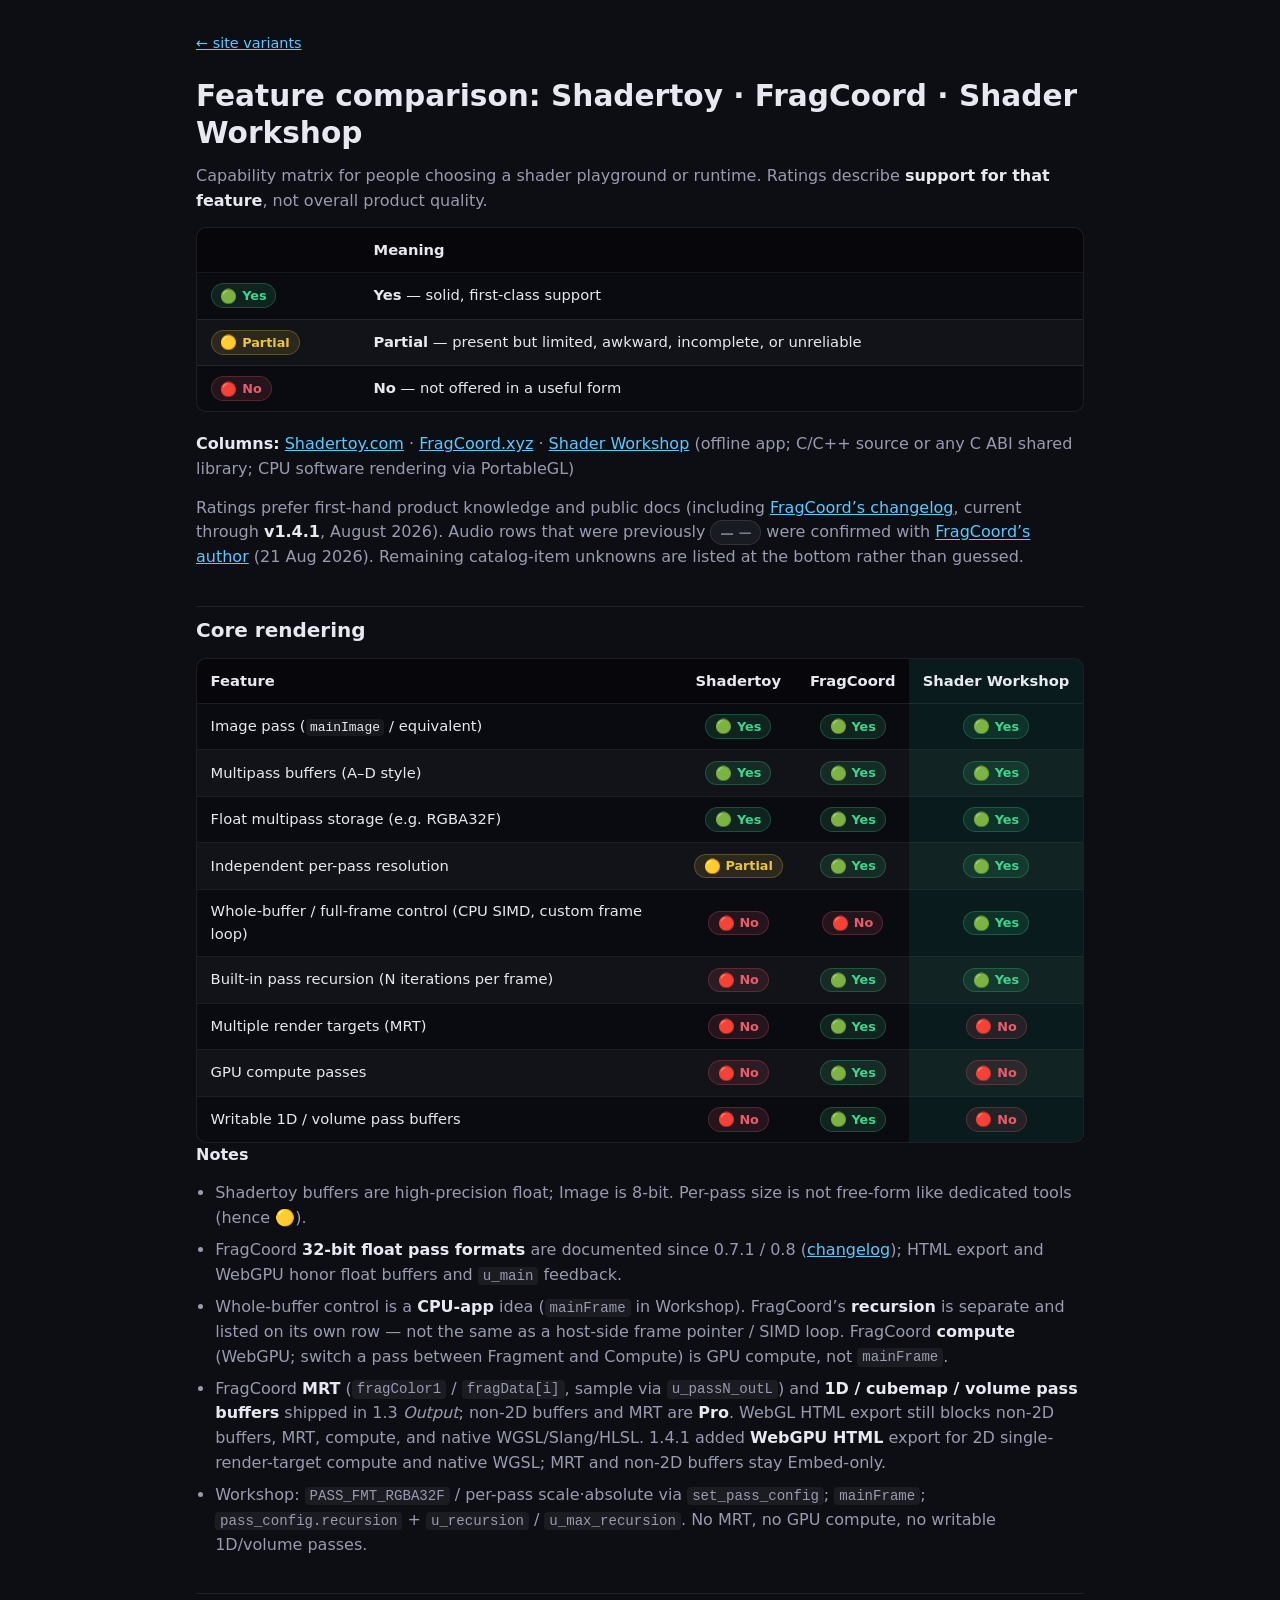
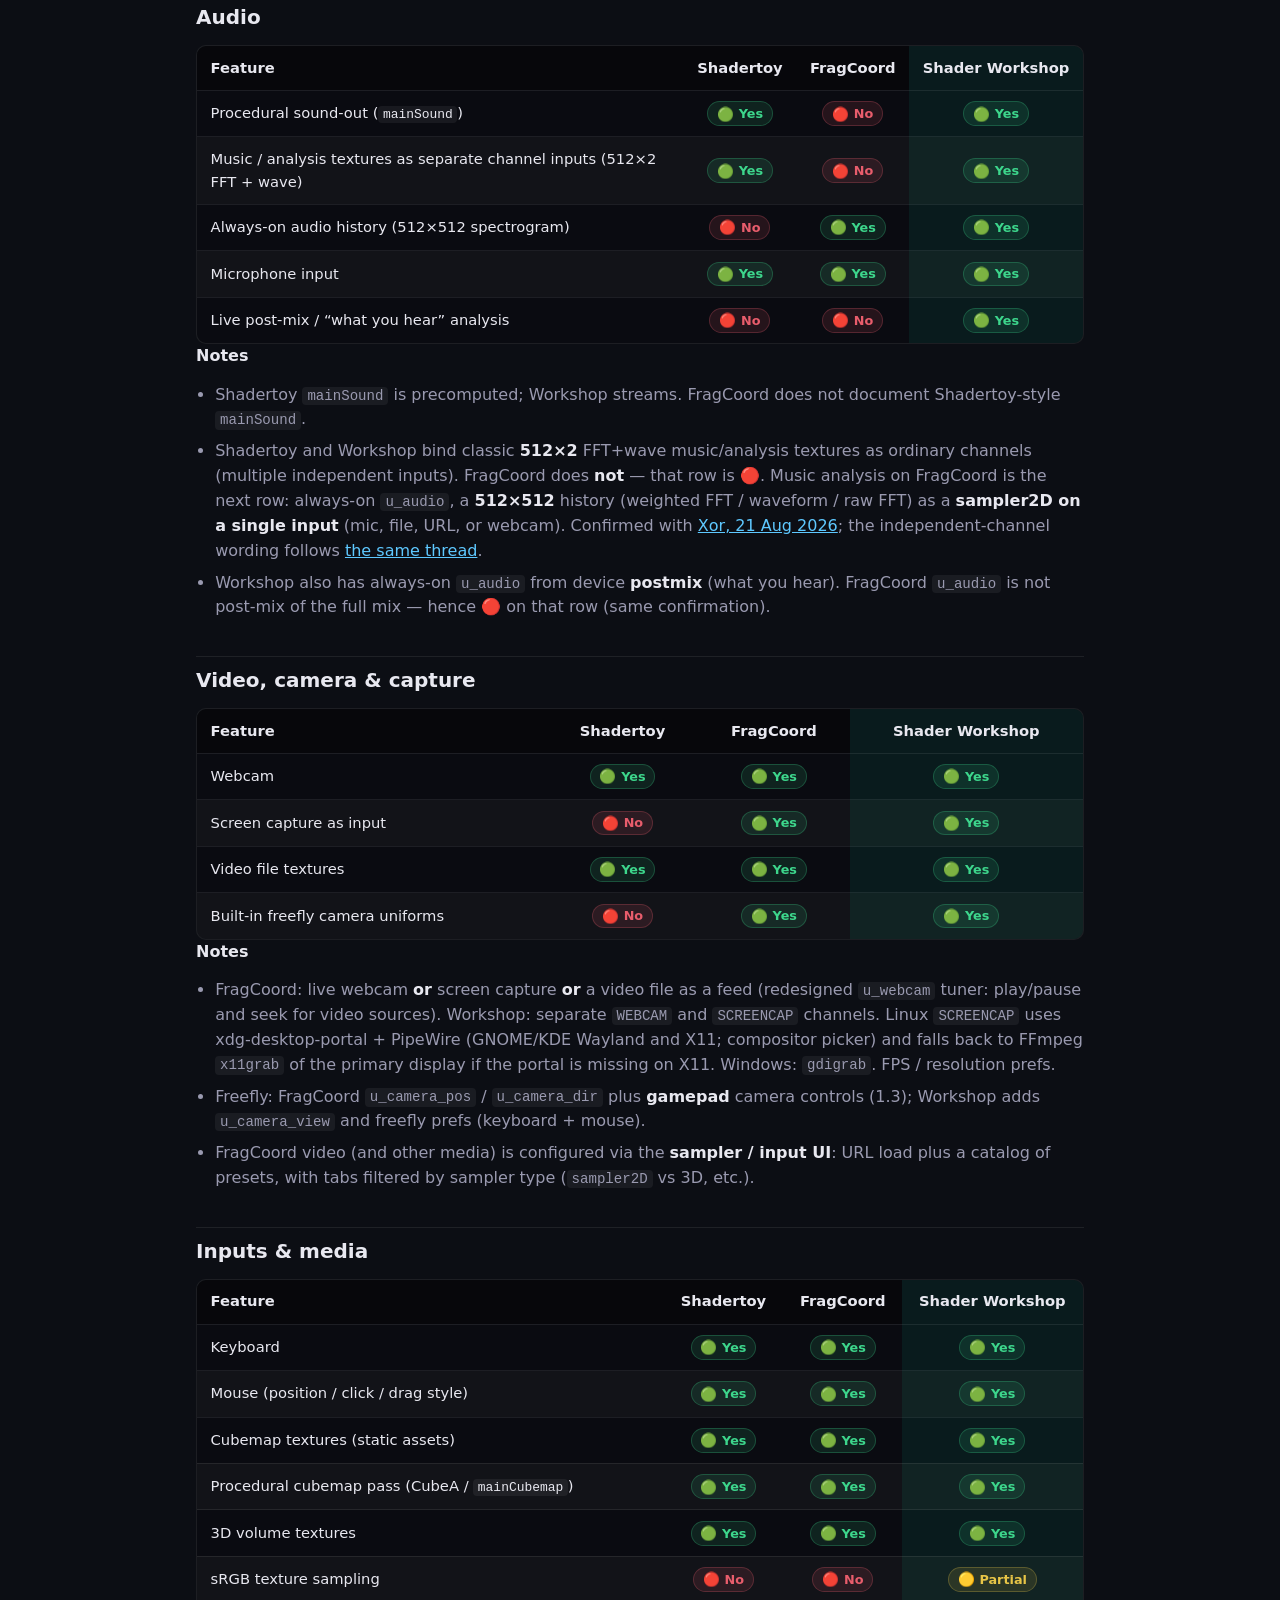
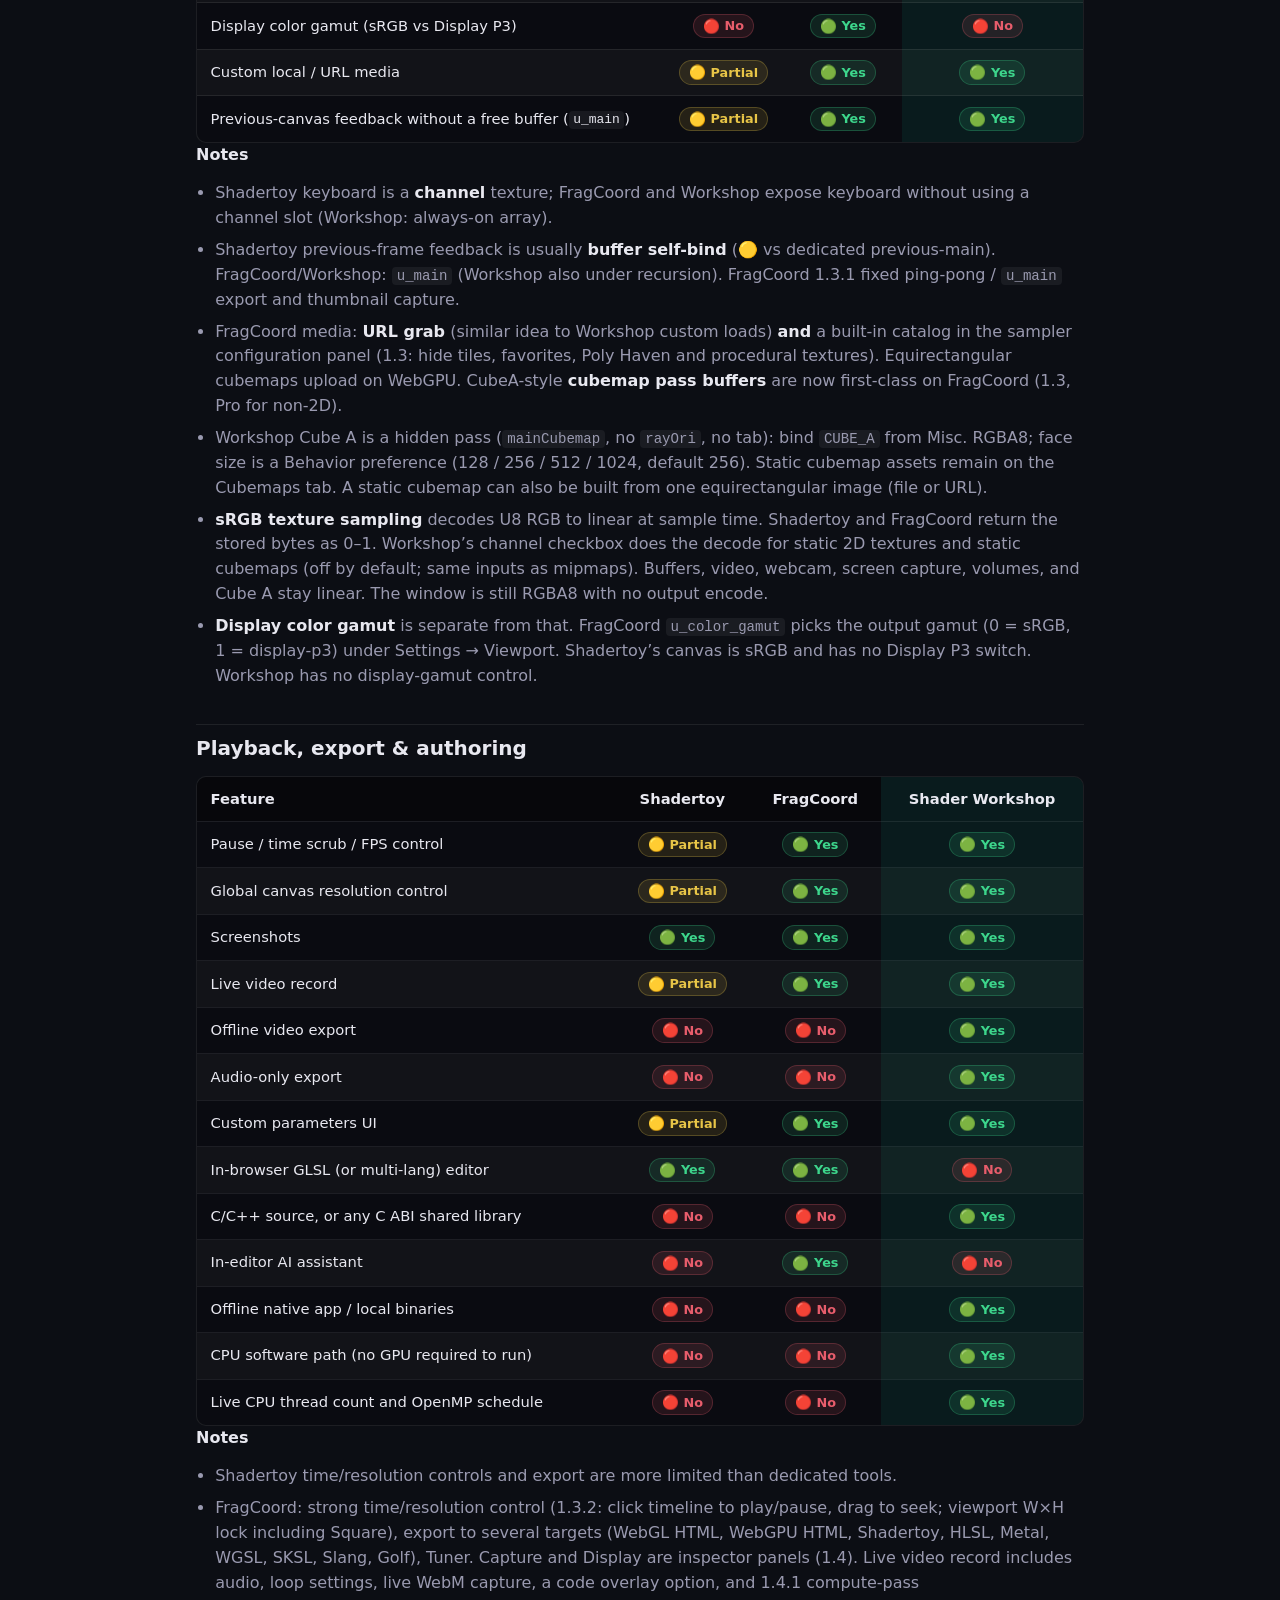
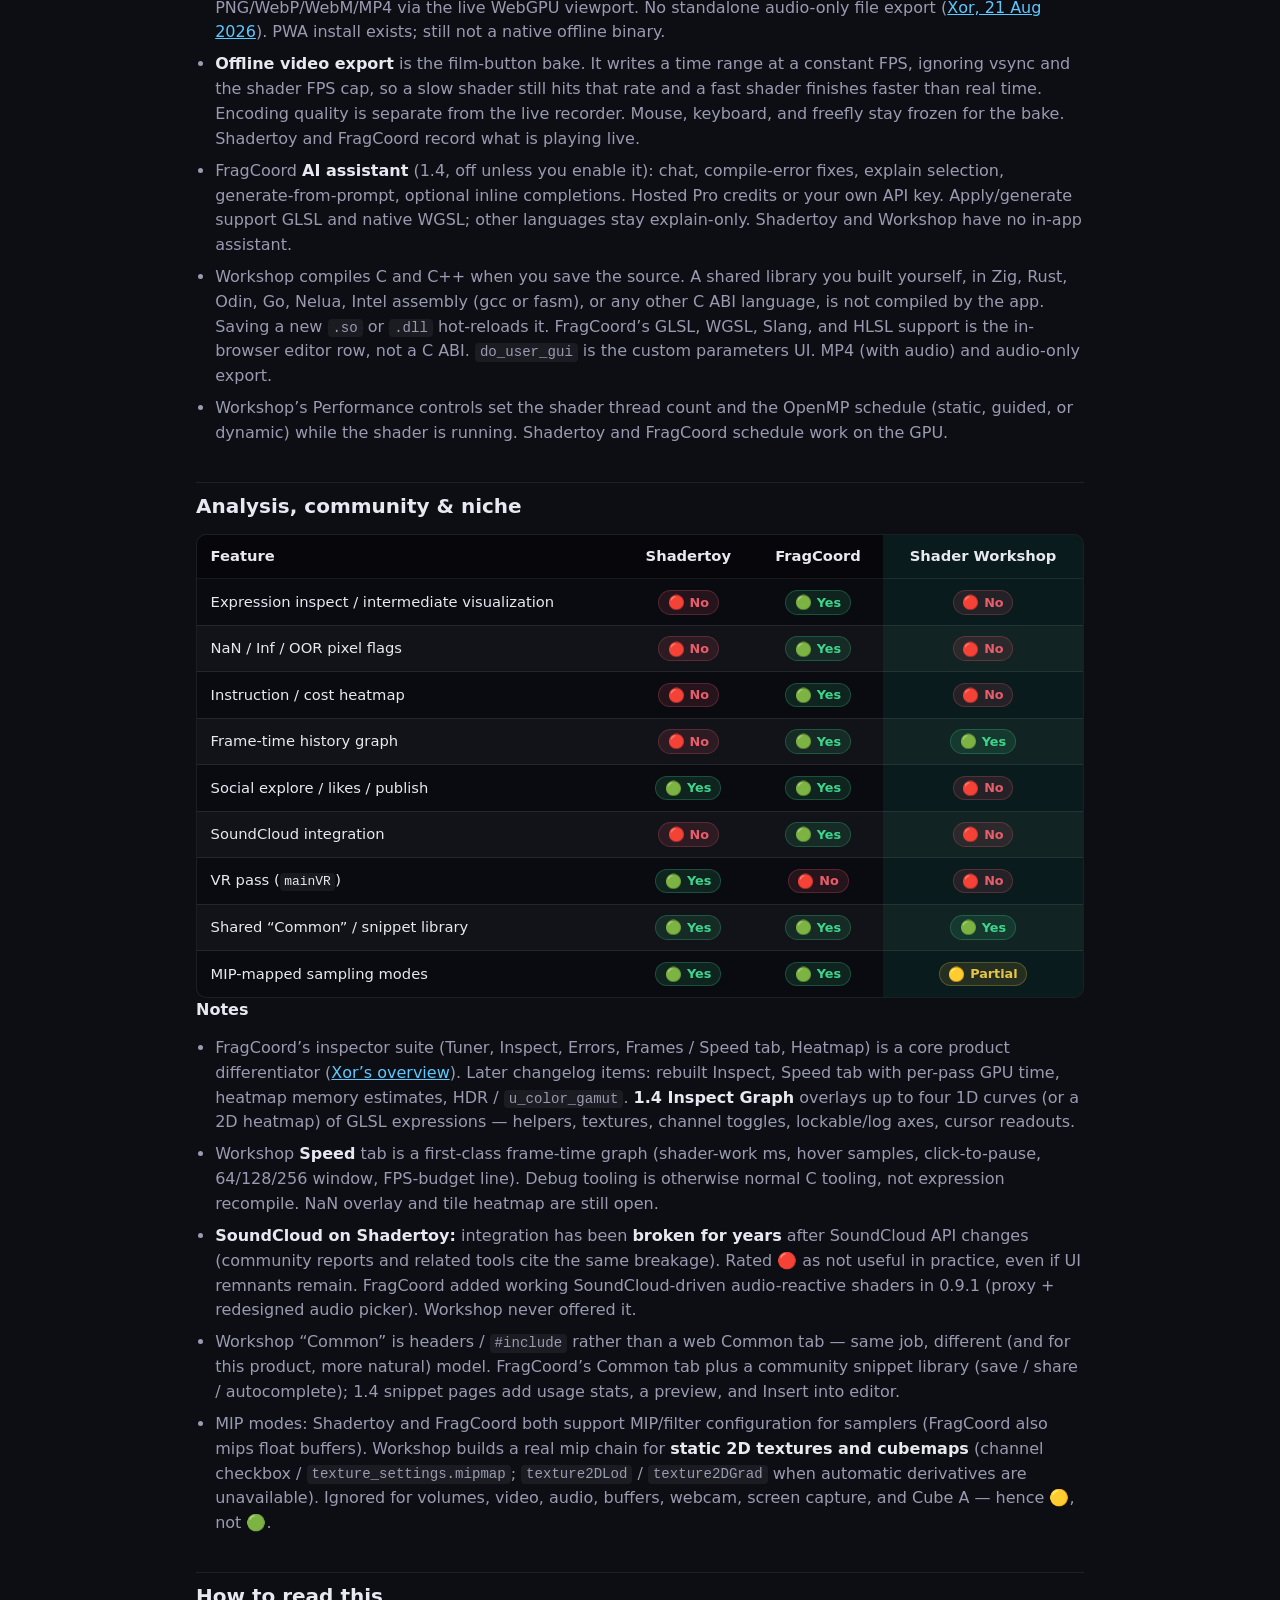
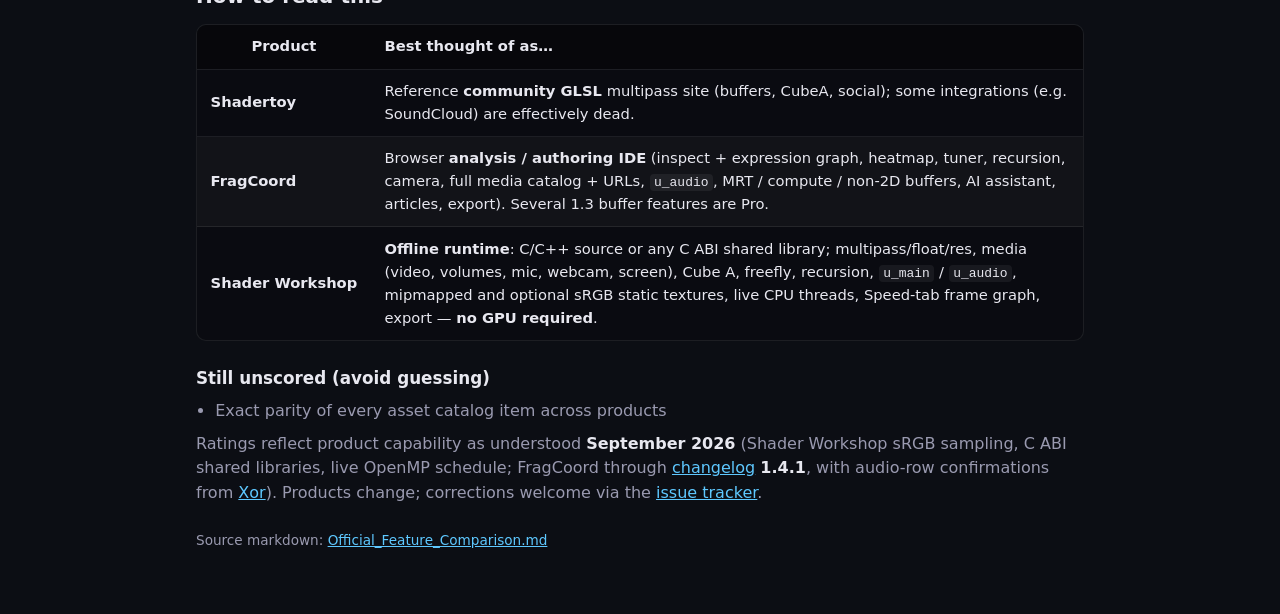
==== commit 8dd1147d: "Fix out of date detailed comparison page" ====
--- a/shared/Official_Feature_Comparison.html
+++ b/shared/Official_Feature_Comparison.html
@@ -487,7 +487,7 @@
       <li>FragCoord: strong time/resolution control (1.3.2: click timeline to play/pause, drag to seek; viewport W×H lock including Square), export to several targets (WebGL HTML, WebGPU HTML, Shadertoy, HLSL, Metal, WGSL, SKSL, Slang, Golf), Tuner. Capture and Display are inspector panels (1.4). Live video record includes audio, loop settings, live WebM capture, a code overlay option, and 1.4.1 compute-pass PNG/WebP/WebM/MP4 via the live WebGPU viewport. No standalone audio-only file export (<a href="https://x.com/XorDev/status/2090940248968593753" target="_blank" rel="noopener">Xor, 21 Aug 2026</a>). PWA install exists; still not a native offline binary.</li>
       <li><strong>Offline video export</strong> is the film-button bake. It writes a time range at a constant FPS, ignoring vsync and the shader FPS cap, so a slow shader still hits that rate and a fast shader finishes faster than real time. Encoding quality is separate from the live recorder. Mouse, keyboard, and freefly stay frozen for the bake. Shadertoy and FragCoord record what is playing live.</li>
       <li>FragCoord <strong>AI assistant</strong> (1.4, off unless you enable it): chat, compile-error fixes, explain selection, generate-from-prompt, optional inline completions. Hosted Pro credits or your own API key. Apply/generate support GLSL and native WGSL; other languages stay explain-only. Shadertoy and Workshop have no in-app assistant.</li>
-      <li>Workshop compiles C and C++ when you save the source. A shared library you built yourself, in Zig, Rust, Odin, Go, Nelua, or any other C ABI language, is not compiled by the app. Saving a new <code>.so</code> or <code>.dll</code> hot-reloads it. FragCoord’s GLSL, WGSL, Slang, and HLSL support is the in-browser editor row, not a C ABI. <code>do_user_gui</code> is the custom parameters UI. MP4 (with audio) and audio-only export.</li>
+      <li>Workshop compiles C and C++ when you save the source. A shared library you built yourself, in Zig, Rust, Odin, Go, Nelua, Intel assembly (gcc or fasm), or any other C ABI language, is not compiled by the app. Saving a new <code>.so</code> or <code>.dll</code> hot-reloads it. FragCoord’s GLSL, WGSL, Slang, and HLSL support is the in-browser editor row, not a C ABI. <code>do_user_gui</code> is the custom parameters UI. MP4 (with audio) and audio-only export.</li>
       <li>Workshop’s Performance controls set the shader thread count and the OpenMP schedule (static, guided, or dynamic) while the shader is running. Shadertoy and FragCoord schedule work on the GPU.</li>
     </ul>
  
@@ -549,7 +549,7 @@
             <td class="cmp-feature">Shared “Common” / snippet library</td>
             <td><span class="cmp-badge cmp-yes"><span class="cmp-emoji">🟢</span><span class="cmp-label">Yes</span></span></td>
             <td><span class="cmp-badge cmp-yes"><span class="cmp-emoji">🟢</span><span class="cmp-label">Yes</span></span></td>
-            <td class="cmp-highlight-col"><span class="cmp-badge cmp-partial"><span class="cmp-emoji">🟡</span><span class="cmp-label">Partial</span></span></td>
+            <td class="cmp-highlight-col"><span class="cmp-badge cmp-yes"><span class="cmp-emoji">🟢</span><span class="cmp-label">Yes</span></span></td>
           </tr>
           <tr>
             <td class="cmp-feature">MIP-mapped sampling modes</td>
@@ -565,7 +565,7 @@
       <li>FragCoord’s inspector suite (Tuner, Inspect, Errors, Frames / Speed tab, Heatmap) is a core product differentiator (<a href="https://mini.gmshaders.com/p/fragcoord" target="_blank" rel="noopener">Xor’s overview</a>). Later changelog items: rebuilt Inspect, Speed tab with per-pass GPU time, heatmap memory estimates, HDR / <code>u_color_gamut</code>. <strong>1.4 Inspect Graph</strong> overlays up to four 1D curves (or a 2D heatmap) of GLSL expressions — helpers, textures, channel toggles, lockable/log axes, cursor readouts.</li>
       <li>Workshop <strong>Speed</strong> tab is a first-class frame-time graph (shader-work ms, hover samples, click-to-pause, 64/128/256 window, FPS-budget line). Debug tooling is otherwise normal C tooling, not expression recompile. NaN overlay and tile heatmap are still open.</li>
       <li><strong>SoundCloud on Shadertoy:</strong> integration has been <strong>broken for years</strong> after SoundCloud API changes (community reports and related tools cite the same breakage). Rated 🔴 as not useful in practice, even if UI remnants remain. FragCoord added working SoundCloud-driven audio-reactive shaders in 0.9.1 (proxy + redesigned audio picker). Workshop never offered it.</li>
-      <li>Workshop “Common” is headers / <code>#include</code> rather than a web Common tab (🟡 = different model, not “broken”). FragCoord’s Common tab plus a community snippet library (save / share / autocomplete); 1.4 snippet pages add usage stats, a preview, and Insert into editor.</li>
+      <li>Workshop “Common” is headers / <code>#include</code> rather than a web Common tab — same job, different (and for this product, more natural) model. FragCoord’s Common tab plus a community snippet library (save / share / autocomplete); 1.4 snippet pages add usage stats, a preview, and Insert into editor.</li>
       <li>MIP modes: Shadertoy and FragCoord both support MIP/filter configuration for samplers (FragCoord also mips float buffers). Workshop builds a real mip chain for <strong>static 2D textures and cubemaps</strong> (channel checkbox / <code>texture_settings.mipmap</code>; <code>texture2DLod</code> / <code>texture2DGrad</code> when automatic derivatives are unavailable). Ignored for volumes, video, audio, buffers, webcam, screen capture, and Cube A — hence 🟡, not 🟢.</li>
     </ul>
  
